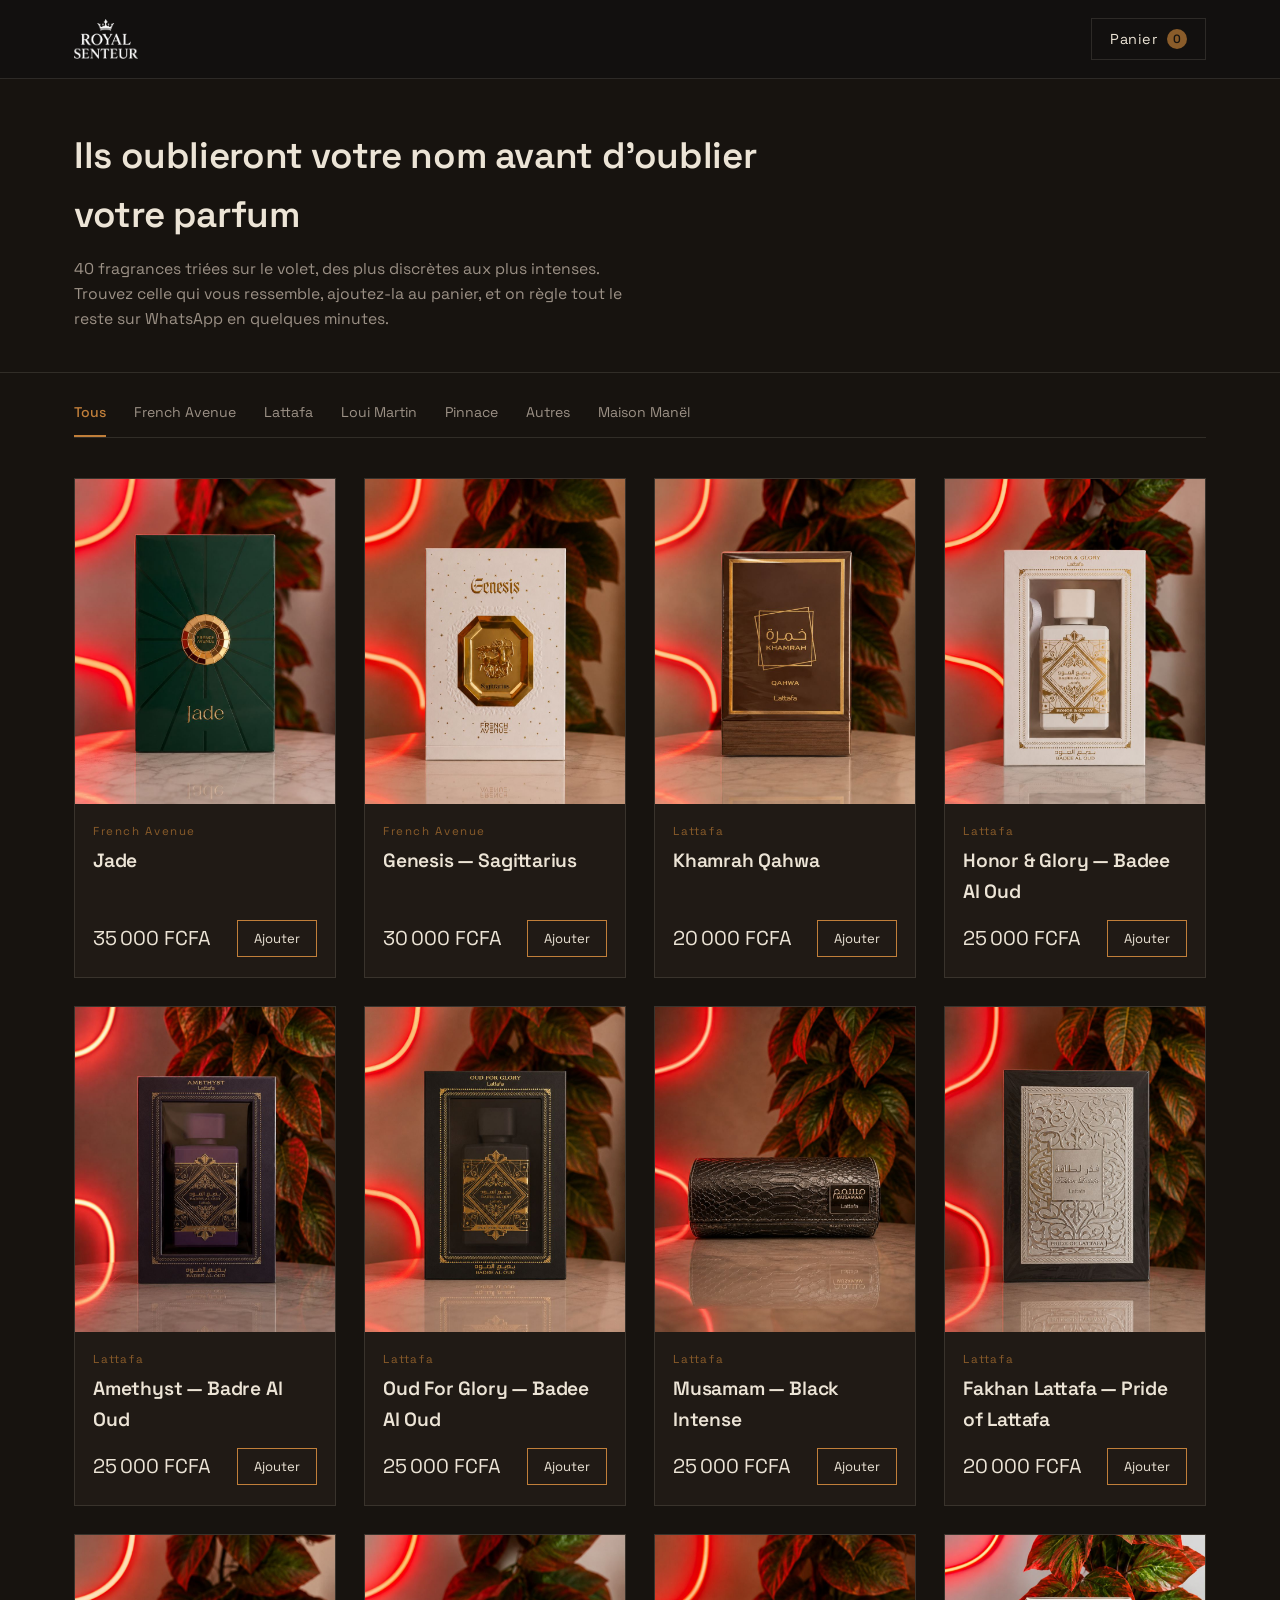
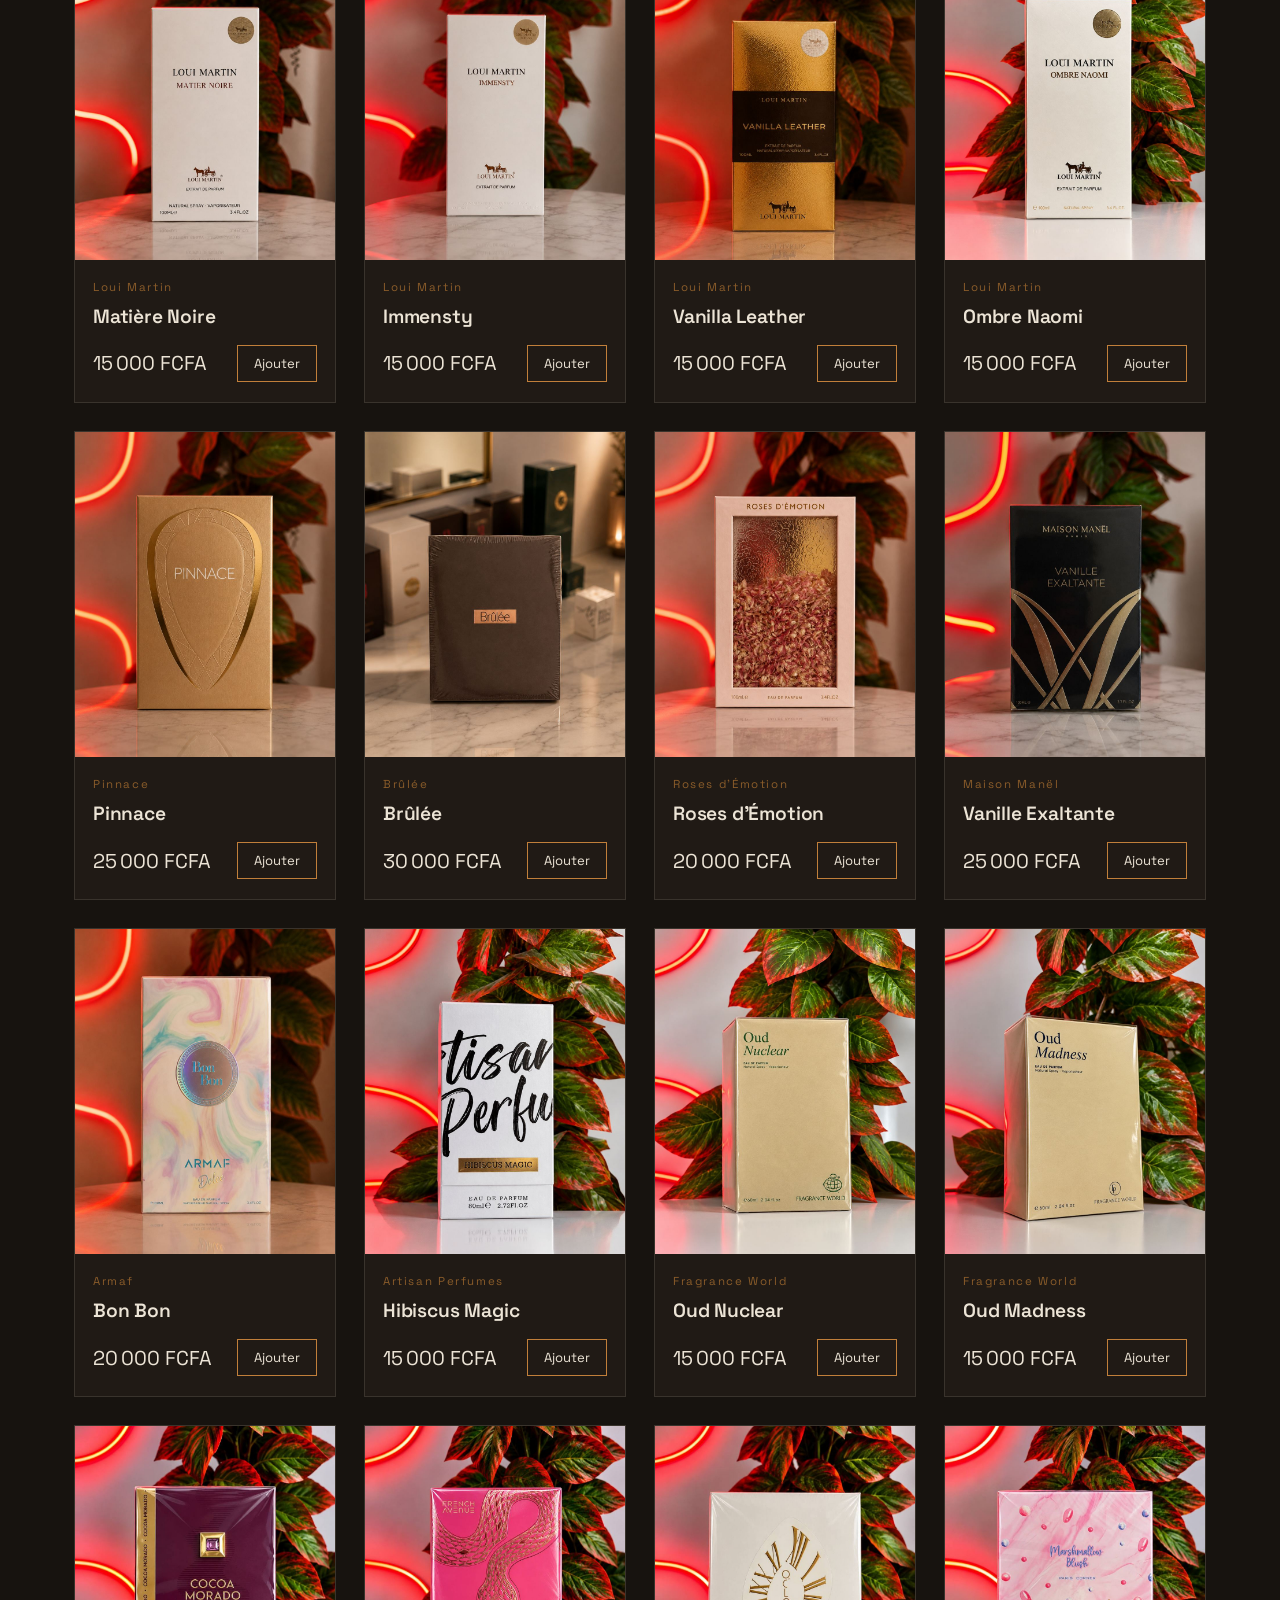
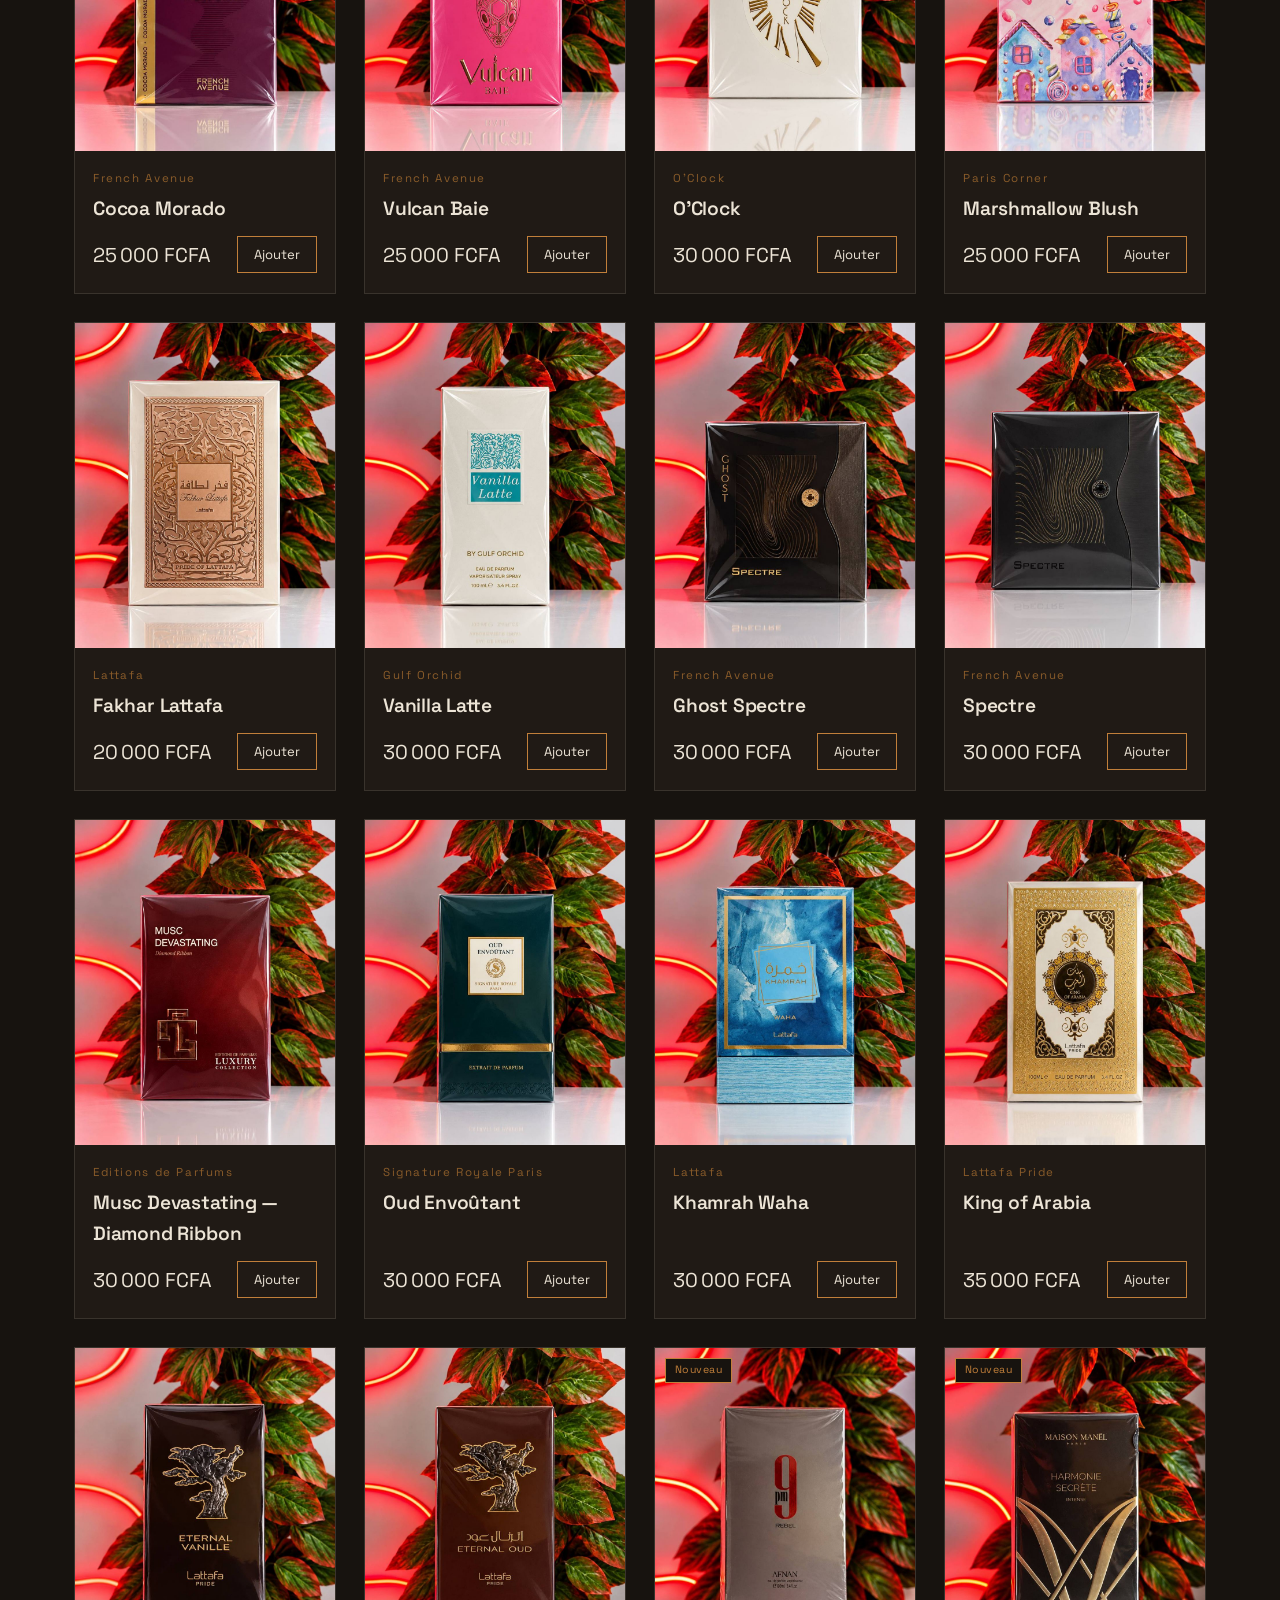
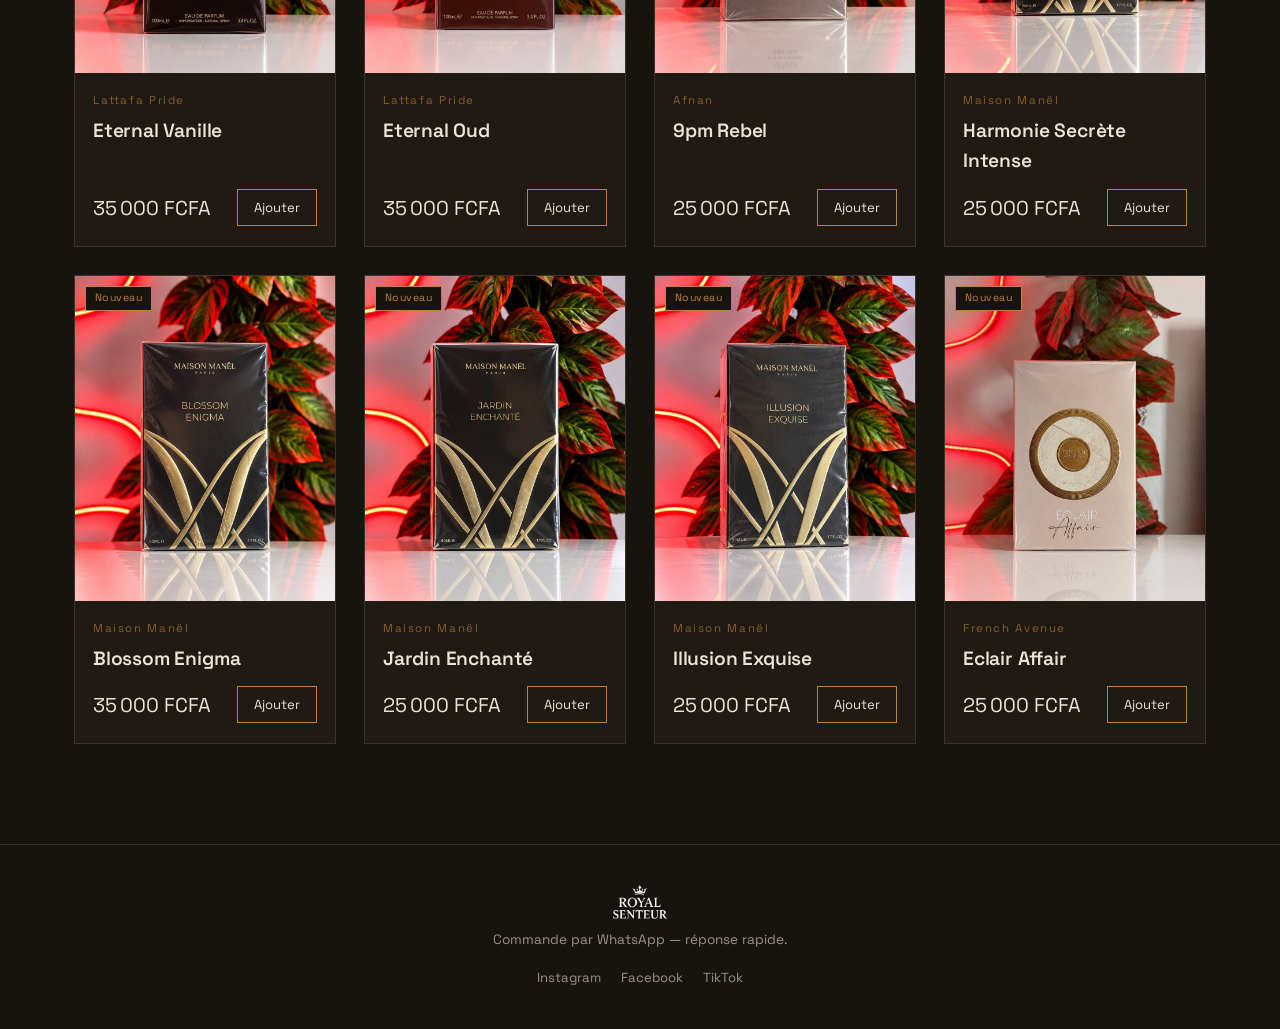
==== index.html @ a4fbd72b "Première version du site'" ====
<!DOCTYPE html>
<html lang="fr">
<head>
<meta charset="UTF-8" />
<meta name="viewport" content="width=device-width, initial-scale=1.0" />
<title>Royal Senteur — Parfumerie</title>
<meta name="description" content="Royal Senteur — une sélection de parfums d'exception. Commandez en ligne, finalisez sur WhatsApp." />
<link rel="preconnect" href="https://fonts.googleapis.com">
<link rel="preconnect" href="https://fonts.gstatic.com" crossorigin>
<link href="https://fonts.googleapis.com/css2?family=Space+Grotesk:wght@400;500;600;700&display=swap" rel="stylesheet">
<link rel="stylesheet" href="css/style.css" />
</head>
<body>

<header class="site-header">
  <div class="wrap">
    <a href="#" class="brand"><img src="images/logo.png" alt="Royal Senteur" class="logo" /></a>
    <button class="cart-toggle" id="cart-toggle">
      Panier <span class="cart-count" id="cart-count">0</span>
    </button>
  </div>
</header>

<section class="hero">
  <div class="wrap">
    <h1>Ils oublieront votre nom avant d'oublier votre parfum</h1>
    <p>40 fragrances triées sur le volet, des plus discrètes aux plus intenses. Trouvez celle qui vous ressemble, ajoutez-la au panier, et on règle tout le reste sur WhatsApp en quelques minutes.</p>
  </div>
</section>

<div class="wrap">
  <div class="filters" id="filters"></div>
</div>

<main class="catalogue">
  <div class="wrap">
    <div class="grid" id="grid"></div>
  </div>
</main>

<footer class="site-footer">
  <div class="wrap">
    <img src="images/logo.png" alt="Royal Senteur" class="logo logo-footer" />
    Commande par WhatsApp — réponse rapide.
    <div class="social-links">
      <a href="https://www.instagram.com/royal_senteur?stkn=OGFkYzZpNDY1cHVi&utm_source=qr" target="_blank" rel="noopener">Instagram</a>
      <a href="https://www.facebook.com/share/1CygJ2Q1fE/?mibextid=wwXIfr" target="_blank" rel="noopener">Facebook</a>
      <a href="https://www.tiktok.com/@royalsenteur1?_r=1&_t=ZS-99YpTMYawLN" target="_blank" rel="noopener">TikTok</a>
    </div>
  </div>
</footer>

<!-- Panier -->
<div class="overlay" id="overlay"></div>
<aside class="cart-drawer" id="cart-drawer">
  <div class="cart-head">
    <h2>Votre panier</h2>
    <button class="close-btn" id="close-cart">&times;</button>
  </div>
  <div class="cart-items" id="cart-items"></div>
  <div class="cart-footer">
    <div class="cart-total">
      <span>Total</span>
      <span id="cart-total">0 FCFA</span>
    </div>

    <form id="checkout-form" class="checkout-form">
      <label>
        Nom complet
        <input type="text" id="cust-name" name="name" placeholder="Votre nom" required />
      </label>
      <label>
        Numéro de téléphone
        <input type="tel" id="cust-phone" name="phone" placeholder="Ex : 07 89 57 35 29" required />
      </label>
      <label>
        Adresse de livraison
        <textarea id="cust-address" name="address" placeholder="Quartier, commune, repère..." required rows="2"></textarea>
      </label>
      <p class="deposit-note">NB : afin de confirmer et de réserver votre commande, nous vous demandons simplement un acompte de 2 000 FCFA.</p>
      <button type="submit" class="checkout-btn" id="checkout-btn" disabled>
        Valider sur WhatsApp
      </button>
    </form>
  </div>
</aside>

<script src="js/script.js"></script>
</body>
</html>
---- css/style.css ----
/* ===== Royal Senteur — Design tokens =====
   Palette ancrée dans les matières réelles des coffrets : bois de oud,
   cuir, verre fumé, laiton vieilli — pas un dégradé noir/or par défaut.
   Typo : Fraunces (display, un peu de caractère) + IBM Plex Sans (texte)
*/

:root {
  --bg: #17130f;
  --surface: #201a15;
  --ivory: #ece4d6;
  --ivory-dim: #9c9186;
  --accent: #c17f3a;
  --accent-dim: #8a5c2a;
  --line: rgba(236, 228, 214, 0.12);
  --radius: 0px;
  --max-w: 1180px;
}

* { box-sizing: border-box; }

html { scroll-behavior: smooth; }

body {
  margin: 0;
  background: var(--bg);
  color: var(--ivory);
  font-family: 'Space Grotesk', sans-serif;
  font-size: 16px;
  line-height: 1.6;
  -webkit-font-smoothing: antialiased;
}

h1, h2, h3, .display {
  font-family: 'Space Grotesk', sans-serif;
  font-weight: 600;
  letter-spacing: -0.01em;
  margin: 0;
}

a { color: inherit; text-decoration: none; }

img { display: block; max-width: 100%; }

.wrap {
  max-width: var(--max-w);
  margin: 0 auto;
  padding: 0 24px;
}

/* ===== Header ===== */

.site-header {
  position: sticky;
  top: 0;
  z-index: 40;
  background: rgba(19, 17, 16, 0.92);
  backdrop-filter: blur(6px);
  border-bottom: 1px solid var(--line);
}

.site-header .wrap {
  display: flex;
  align-items: center;
  justify-content: space-between;
  height: 78px;
}

.brand {
  font-family: 'Space Grotesk', sans-serif;
  font-size: 1.6rem;
  letter-spacing: 0.08em;
}

.brand span { color: var(--accent); }

.logo {
  height: 40px;
  width: auto;
  display: block;
}

.logo-footer {
  height: 34px;
  margin: 0 auto 10px;
}

.cart-toggle {
  position: relative;
  display: flex;
  align-items: center;
  gap: 10px;
  background: transparent;
  border: 1px solid var(--line);
  color: var(--ivory);
  padding: 10px 18px;
  border-radius: var(--radius);
  cursor: pointer;
  font-family: 'Space Grotesk', sans-serif;
  font-size: 0.9rem;
  letter-spacing: 0.03em;
  transition: border-color 0.2s ease;
}

.cart-toggle:hover { border-color: var(--accent-dim); }

.cart-count {
  background: var(--accent-dim);
  color: var(--bg);
  font-size: 0.75rem;
  min-width: 20px;
  height: 20px;
  border-radius: 50%;
  display: flex;
  align-items: center;
  justify-content: center;
  font-weight: 600;
}

/* ===== Hero ===== */

.hero {
  padding: 48px 0 40px;
  border-bottom: 1px solid var(--line);
}

.hero h1 {
  font-size: clamp(1.7rem, 3vw, 2.3rem);
  max-width: 780px;
  margin-bottom: 12px;
}

.hero p {
  color: var(--ivory-dim);
  max-width: 580px;
  font-size: 0.98rem;
  margin: 0;
}

/* ===== Filters ===== */

.filters {
  display: flex;
  flex-wrap: wrap;
  gap: 4px 28px;
  padding: 30px 0 0;
  border-bottom: 1px solid var(--line);
}

.filter-btn {
  background: transparent;
  border: none;
  border-bottom: 2px solid transparent;
  color: var(--ivory-dim);
  padding: 0 0 14px;
  font-family: 'Space Grotesk', sans-serif;
  font-size: 0.88rem;
  cursor: pointer;
  transition: color 0.2s ease, border-color 0.2s ease;
}

.filter-btn:hover { color: var(--ivory); }

.filter-btn.active {
  color: var(--accent);
  border-bottom-color: var(--accent);
  font-weight: 500;
}

/* ===== Product grid ===== */

.catalogue { padding: 40px 0 100px; }

.grid {
  display: grid;
  grid-template-columns: repeat(auto-fill, minmax(240px, 1fr));
  gap: 28px;
}

.card {
  background: var(--surface);
  border: 1px solid var(--line);
  overflow: hidden;
  display: flex;
  flex-direction: column;
  transition: border-color 0.2s ease;
}

.card:hover { border-color: var(--accent-dim); }

.card-img {
  position: relative;
  aspect-ratio: 4 / 5;
  overflow: hidden;
  background: #0e0c0b;
}

.card-img img {
  width: 100%;
  height: 100%;
  object-fit: cover;
}

.badge-new {
  position: absolute;
  top: 10px;
  left: 10px;
  z-index: 2;
  background: var(--bg);
  border: 1px solid var(--accent);
  color: var(--accent);
  font-size: 0.66rem;
  letter-spacing: 0.04em;
  padding: 3px 9px;
}

.card-tagline {
  color: var(--ivory-dim);
  font-size: 0.82rem;
  line-height: 1.4;
  margin: 0 0 14px;
  flex: 1;
}

.card-body {
  padding: 18px 18px 20px;
  display: flex;
  flex-direction: column;
  flex: 1;
}

.card-brand {
  font-size: 0.72rem;
  letter-spacing: 0.14em;
  color: var(--accent-dim);
  margin-bottom: 6px;
}

.card-name {
  font-size: 1.2rem;
  margin-bottom: 12px;
  flex: 1;
}

.card-footer {
  display: flex;
  align-items: center;
  justify-content: space-between;
  gap: 10px;
}

.card-price {
  font-family: 'Space Grotesk', sans-serif;
  font-size: 1.25rem;
  color: var(--ivory);
}

.add-btn {
  background: transparent;
  border: 1px solid var(--accent);
  color: var(--ivory);
  padding: 9px 16px;
  font-family: 'Space Grotesk', sans-serif;
  font-size: 0.82rem;
  cursor: pointer;
  transition: background 0.2s ease, border-color 0.2s ease;
  white-space: nowrap;
}

.add-btn:hover { background: var(--accent); border-color: var(--accent); }

.add-btn.added { background: var(--accent-dim); border-color: var(--accent-dim); color: var(--ivory); }

/* ===== Cart drawer ===== */

.overlay {
  position: fixed;
  inset: 0;
  background: rgba(0, 0, 0, 0.55);
  opacity: 0;
  pointer-events: none;
  transition: opacity 0.25s ease;
  z-index: 45;
}

.overlay.open { opacity: 1; pointer-events: auto; }

.cart-drawer {
  position: fixed;
  top: 0;
  right: 0;
  height: 100%;
  width: min(420px, 92vw);
  background: var(--surface);
  border-left: 1px solid var(--line);
  z-index: 50;
  transform: translateX(100%);
  transition: transform 0.3s ease;
  display: flex;
  flex-direction: column;
}

.cart-drawer.open { transform: translateX(0); }

.cart-head {
  display: flex;
  align-items: center;
  justify-content: space-between;
  padding: 24px;
  border-bottom: 1px solid var(--line);
}

.cart-head h2 { font-size: 1.5rem; }

.close-btn {
  background: none;
  border: none;
  color: var(--ivory);
  font-size: 1.4rem;
  cursor: pointer;
  line-height: 1;
}

.cart-items {
  flex: 1;
  overflow-y: auto;
  padding: 12px 24px;
}

.cart-empty {
  color: var(--ivory-dim);
  text-align: center;
  padding: 60px 0;
  font-size: 0.95rem;
}

.cart-item {
  display: flex;
  gap: 14px;
  padding: 16px 0;
  border-bottom: 1px solid var(--line);
}

.cart-item img {
  width: 64px;
  height: 80px;
  object-fit: cover;
  border-radius: var(--radius);
  flex-shrink: 0;
}

.cart-item-info { flex: 1; }

.cart-item-name { font-size: 1rem; margin-bottom: 4px; }

.cart-item-price { color: var(--ivory-dim); font-size: 0.85rem; }

.qty-row {
  display: flex;
  align-items: center;
  gap: 10px;
  margin-top: 10px;
}

.qty-btn {
  width: 26px;
  height: 26px;
  border-radius: 50%;
  border: 1px solid var(--line);
  background: transparent;
  color: var(--ivory);
  cursor: pointer;
  font-size: 0.9rem;
  display: flex;
  align-items: center;
  justify-content: center;
}

.qty-btn:hover { border-color: var(--accent-dim); }

.remove-btn {
  margin-left: auto;
  background: none;
  border: none;
  color: var(--ivory-dim);
  font-size: 0.8rem;
  cursor: pointer;
  text-decoration: underline;
}

.cart-footer {
  padding: 22px 24px 26px;
  border-top: 1px solid var(--line);
}

.cart-total {
  display: flex;
  justify-content: space-between;
  align-items: baseline;
  margin-bottom: 18px;
}

.cart-total span:first-child {
  color: var(--ivory-dim);
  font-size: 0.9rem;
  letter-spacing: 0.05em;
}

.cart-total span:last-child {
  font-family: 'Space Grotesk', sans-serif;
  font-size: 1.7rem;
  color: var(--accent);
}

.checkout-form {
  display: flex;
  flex-direction: column;
  gap: 12px;
}

.checkout-form label {
  display: flex;
  flex-direction: column;
  gap: 6px;
  font-size: 0.8rem;
  letter-spacing: 0.03em;
  color: var(--ivory-dim);
}

.deposit-note {
  font-size: 0.78rem;
  color: var(--ivory-dim);
  line-height: 1.5;
  margin: 2px 0 0;
  padding-top: 10px;
  border-top: 1px solid var(--line);
}

.checkout-form input,
.checkout-form textarea {
  background: var(--bg);
  border: 1px solid var(--line);
  border-radius: var(--radius);
  color: var(--ivory);
  padding: 10px 12px;
  font-family: 'Space Grotesk', sans-serif;
  font-size: 0.92rem;
  resize: none;
  transition: border-color 0.2s ease;
}

.checkout-form input:focus,
.checkout-form textarea:focus {
  outline: none;
  border-color: var(--accent-dim);
}

.checkout-form input:invalid:not(:placeholder-shown),
.checkout-form textarea:invalid:not(:placeholder-shown) {
  border-color: #a05050;
}

.checkout-btn {
  width: 100%;
  margin-top: 4px;
  background: var(--accent);
  color: var(--ivory);
  border: none;
  padding: 15px;
  font-family: 'Space Grotesk', sans-serif;
  font-size: 0.95rem;
  font-weight: 500;
  cursor: pointer;
  display: flex;
  align-items: center;
  justify-content: center;
  gap: 10px;
  transition: background 0.2s ease;
}

.checkout-btn:hover { background: var(--accent-dim); }

.checkout-btn:disabled {
  background: var(--line);
  color: var(--ivory-dim);
  cursor: not-allowed;
}

/* ===== Footer ===== */

.site-footer {
  border-top: 1px solid var(--line);
  padding: 40px 0;
  text-align: center;
  color: var(--ivory-dim);
  font-size: 0.85rem;
}

.site-footer .brand { display: block; margin-bottom: 10px; font-size: 1.2rem; }

.social-links {
  display: flex;
  justify-content: center;
  gap: 20px;
  margin-top: 16px;
}

.social-links a {
  color: var(--ivory-dim);
  font-size: 0.82rem;
  border-bottom: 1px solid transparent;
  transition: color 0.2s ease, border-color 0.2s ease;
}

.social-links a:hover {
  color: var(--accent);
  border-color: var(--accent);
}

/* ===== Responsive ===== */

@media (max-width: 480px) {
  .hero { padding: 60px 0 40px; }
  .grid { grid-template-columns: repeat(2, 1fr); gap: 14px; }
  .card-name { font-size: 1rem; }
  .card-price { font-size: 1.05rem; }
  .add-btn { padding: 8px 12px; font-size: 0.75rem; }
}
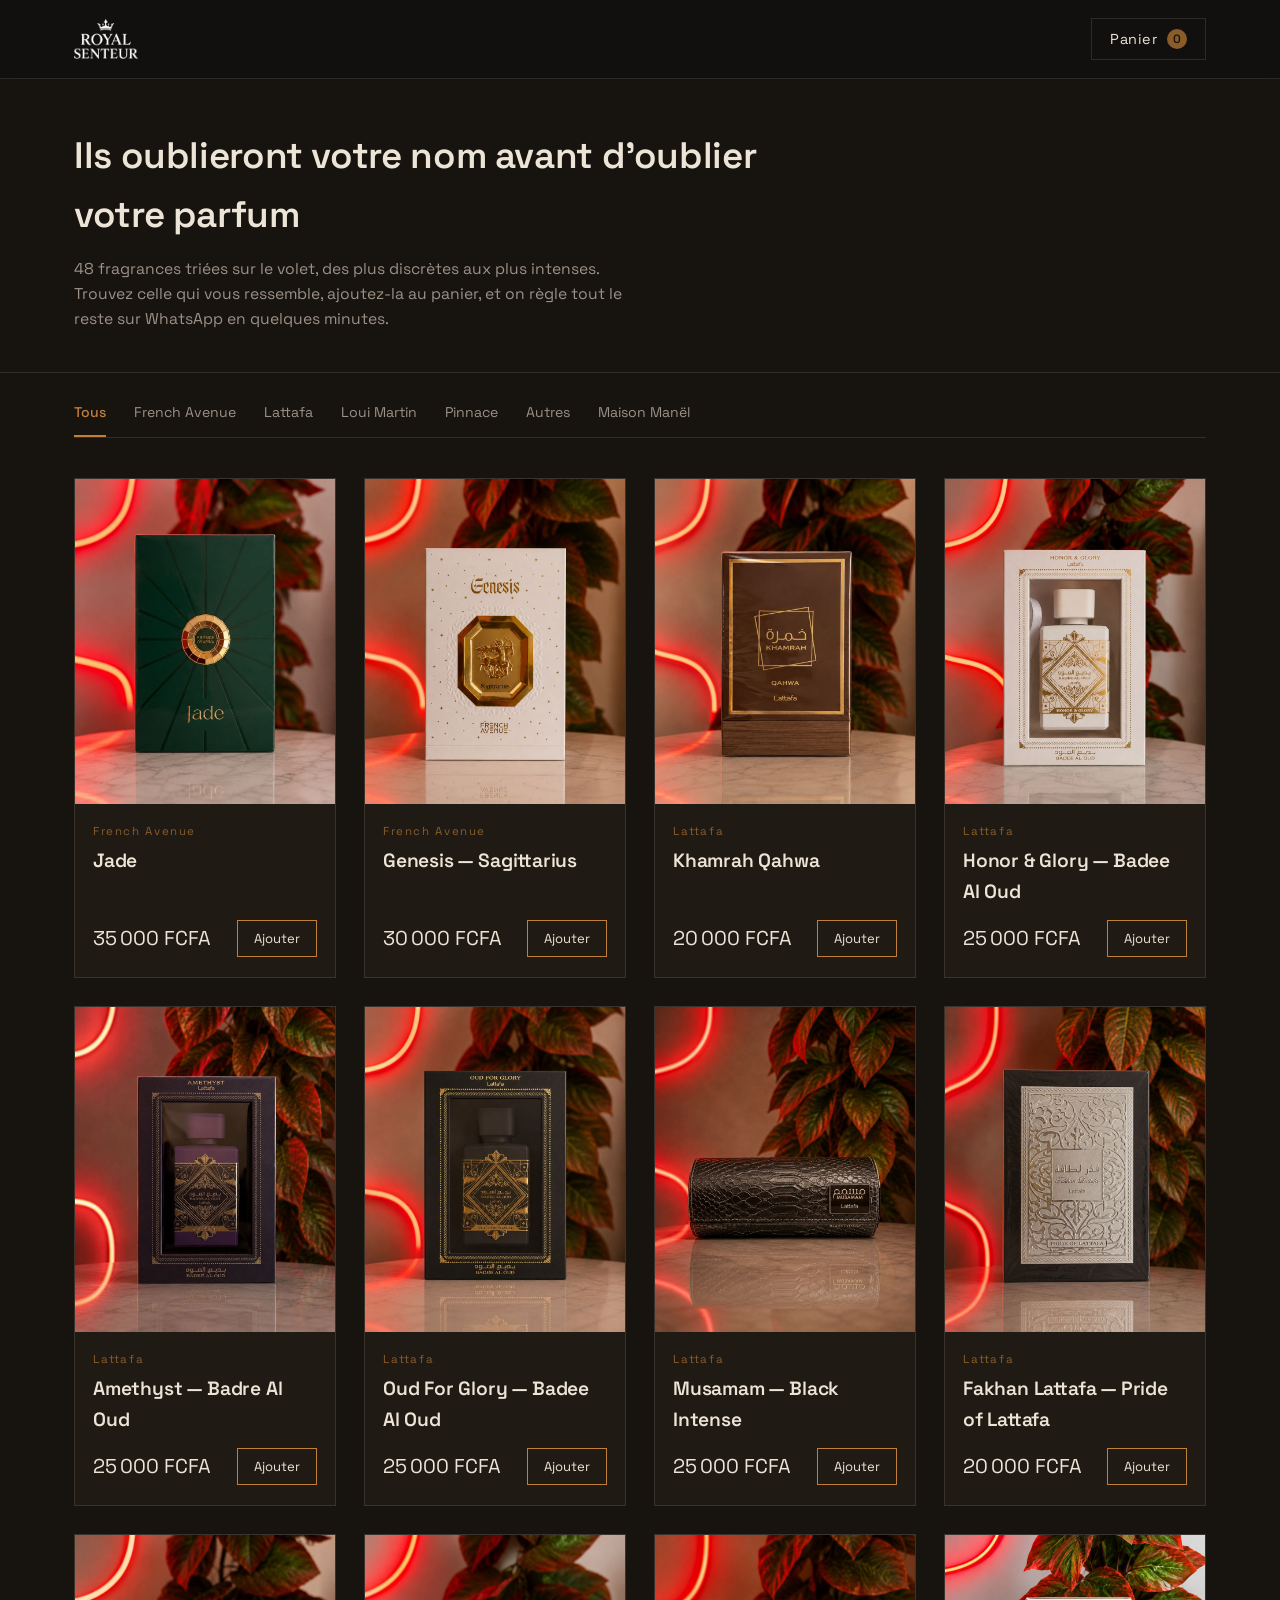
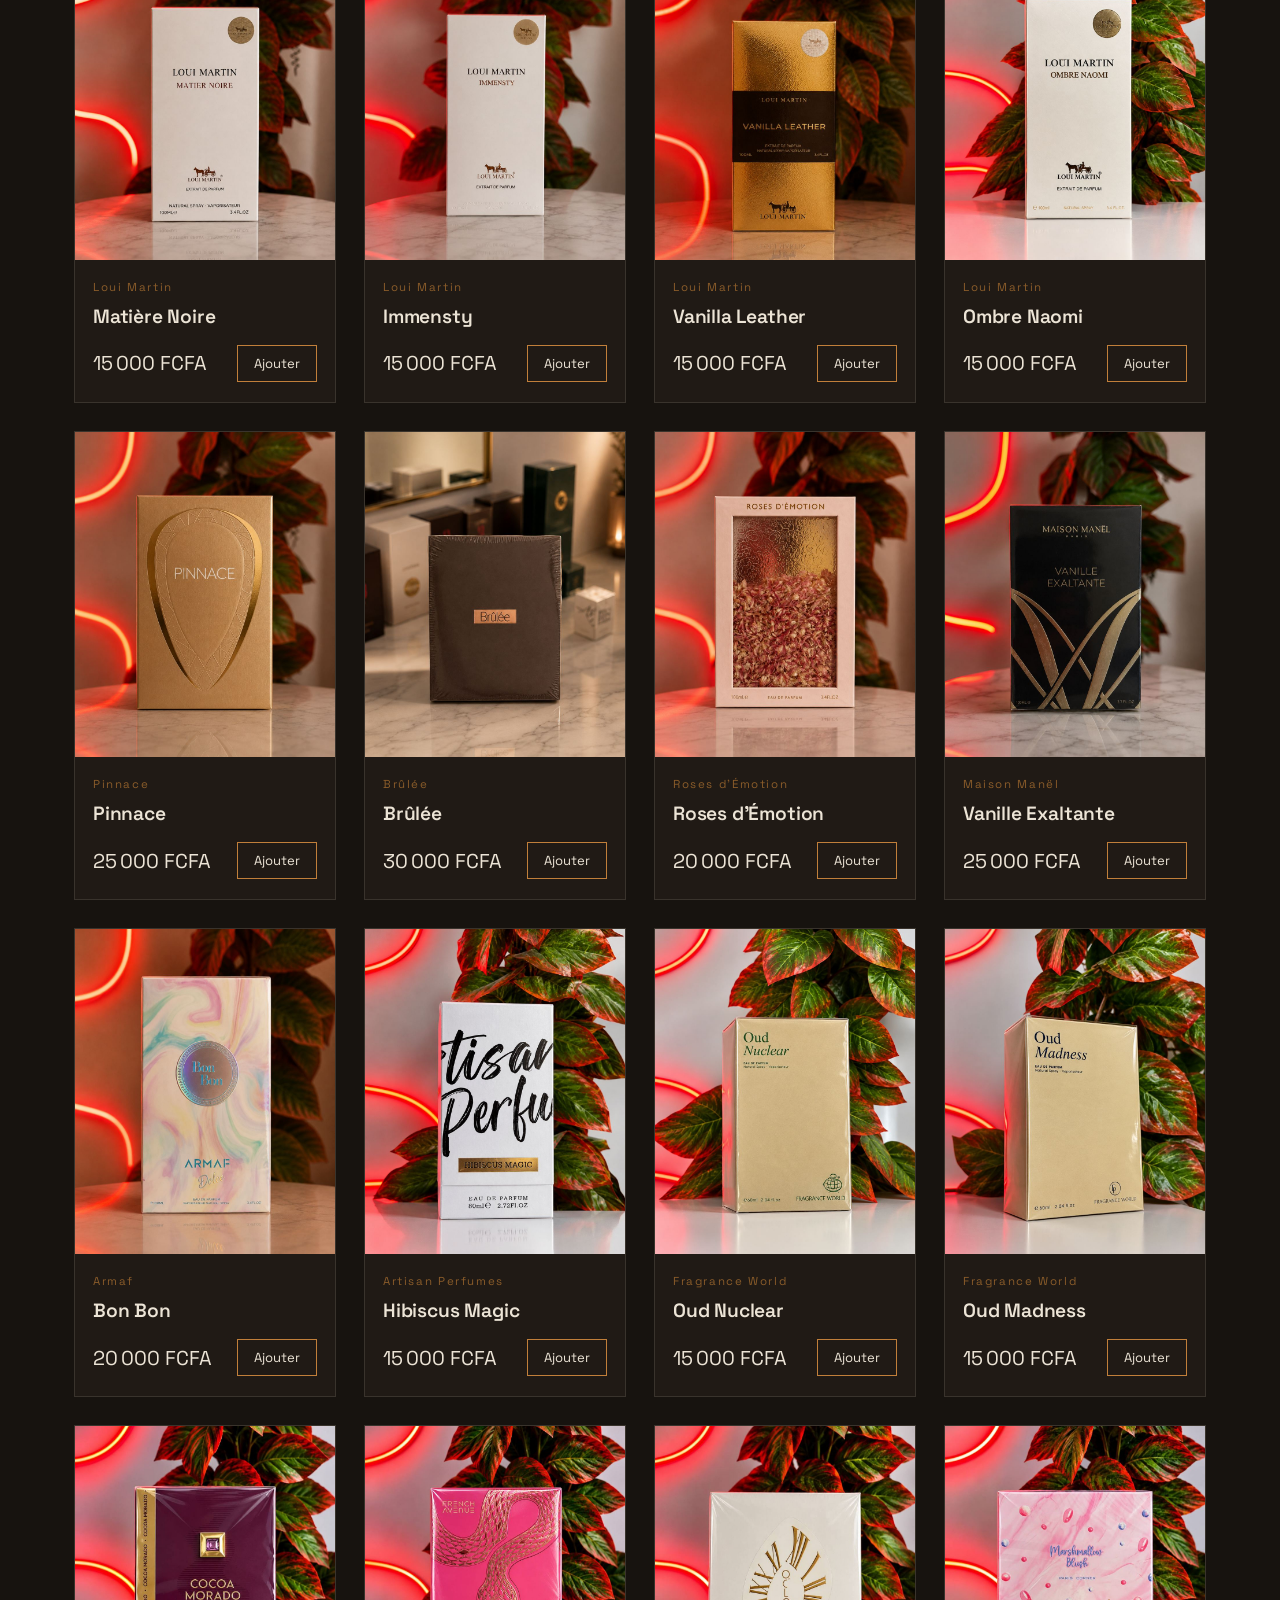
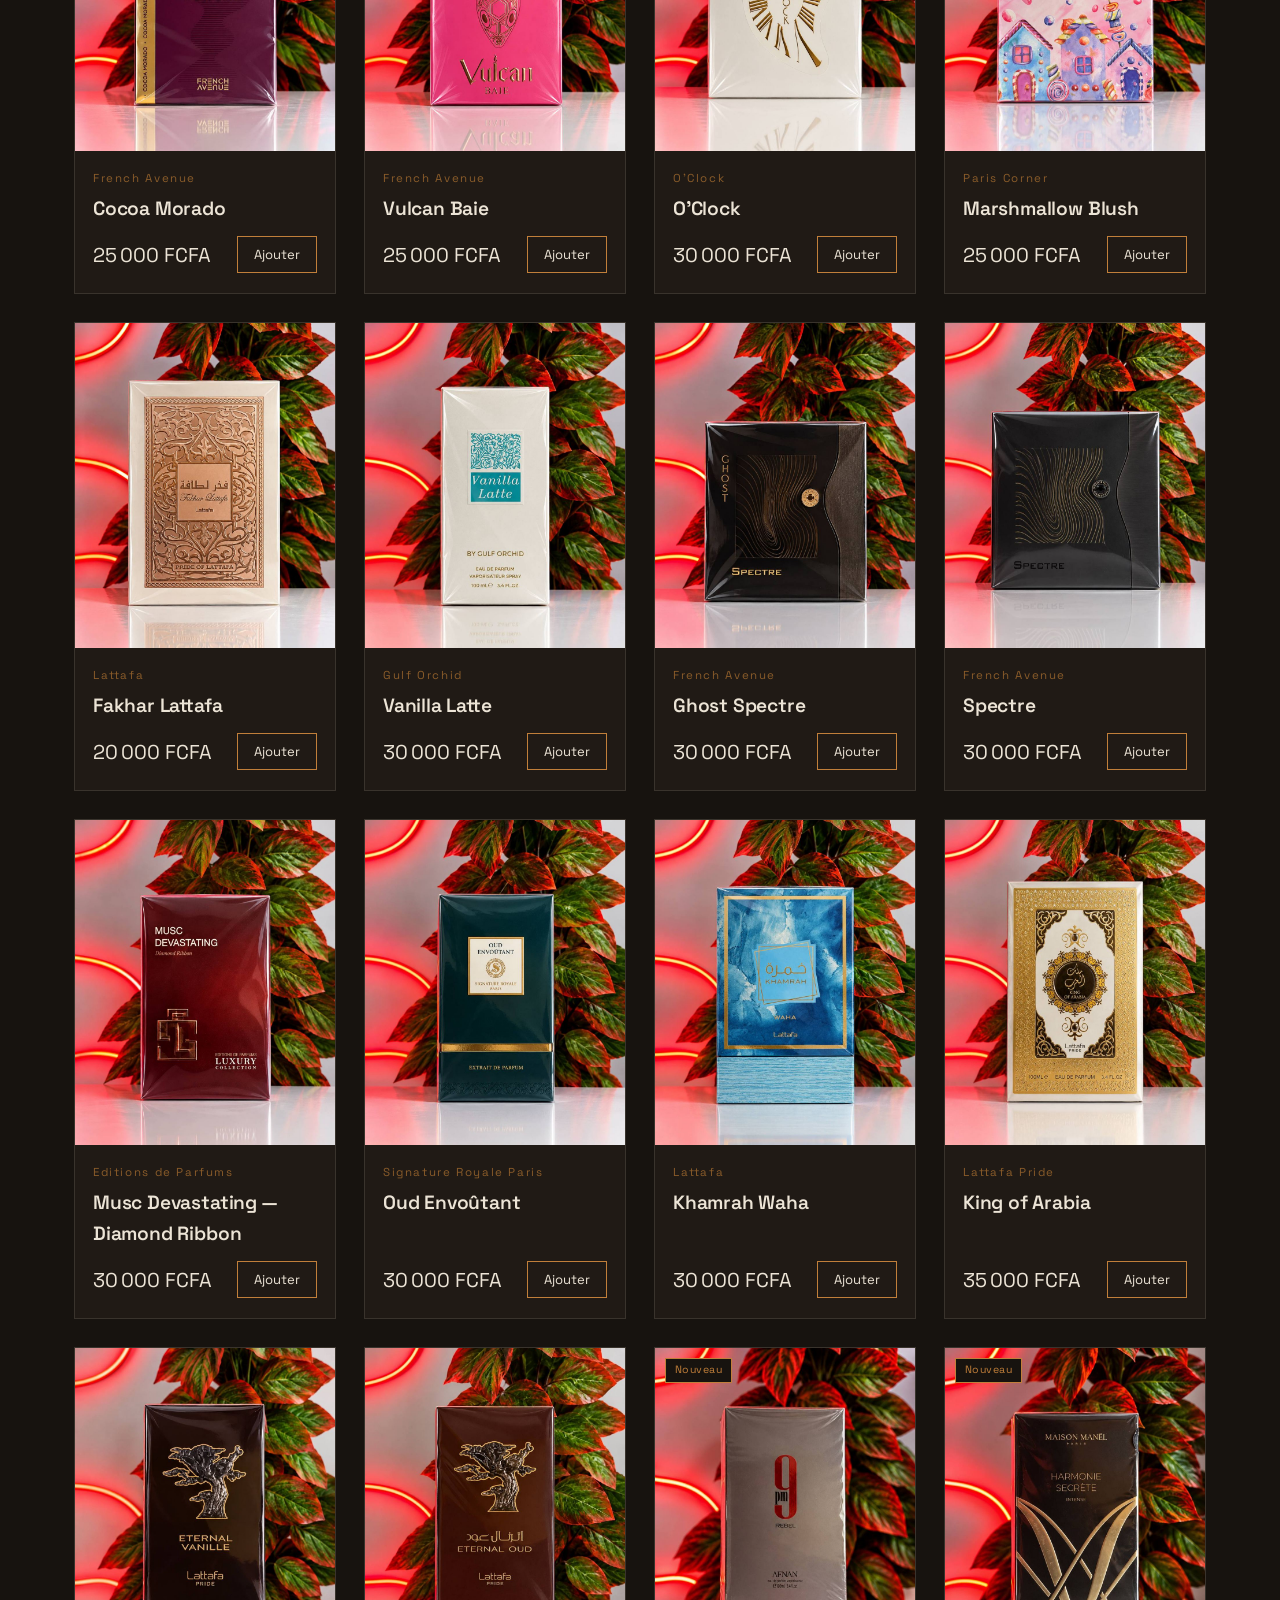
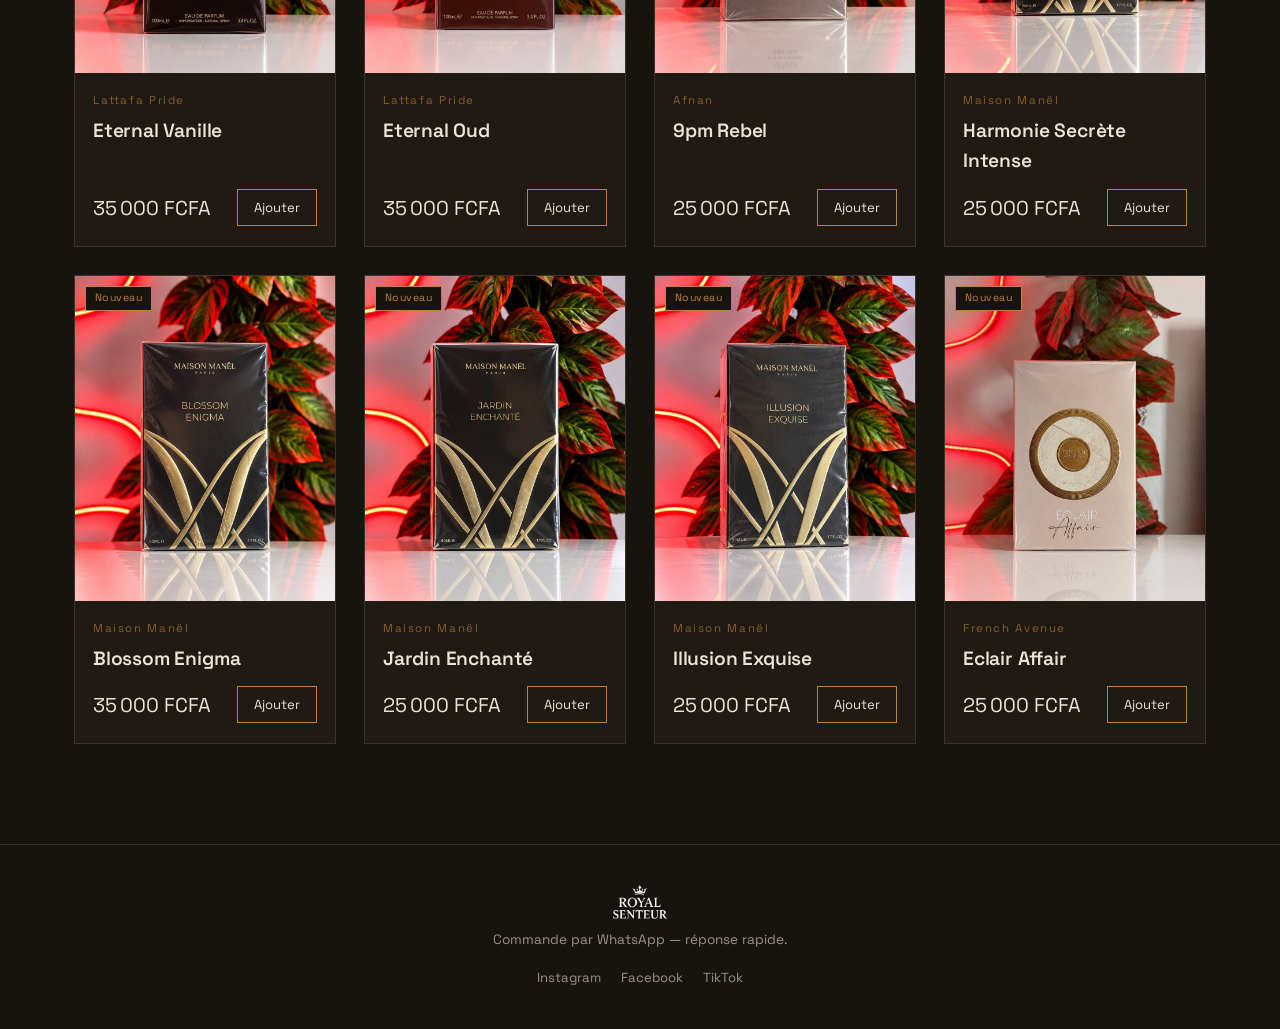
==== commit 7f19c421: "Add files via upload" ====
--- a/index.html
+++ b/index.html
@@ -24,7 +24,7 @@
 <section class="hero">
   <div class="wrap">
     <h1>Ils oublieront votre nom avant d'oublier votre parfum</h1>
-    <p>40 fragrances triées sur le volet, des plus discrètes aux plus intenses. Trouvez celle qui vous ressemble, ajoutez-la au panier, et on règle tout le reste sur WhatsApp en quelques minutes.</p>
+    <p>48 fragrances triées sur le volet, des plus discrètes aux plus intenses. Trouvez celle qui vous ressemble, ajoutez-la au panier, et on règle tout le reste sur WhatsApp en quelques minutes.</p>
   </div>
 </section>
 
@@ -57,31 +57,33 @@
     <h2>Votre panier</h2>
     <button class="close-btn" id="close-cart">&times;</button>
   </div>
-  <div class="cart-items" id="cart-items"></div>
-  <div class="cart-footer">
-    <div class="cart-total">
-      <span>Total</span>
-      <span id="cart-total">0 FCFA</span>
+  <div class="cart-scroll">
+    <div class="cart-items" id="cart-items"></div>
+    <div class="cart-footer">
+      <div class="cart-total">
+        <span>Total</span>
+        <span id="cart-total">0 FCFA</span>
+      </div>
+
+      <form id="checkout-form" class="checkout-form">
+        <label>
+          Nom complet
+          <input type="text" id="cust-name" name="name" placeholder="Votre nom" required />
+        </label>
+        <label>
+          Numéro de téléphone
+          <input type="tel" id="cust-phone" name="phone" placeholder="Ex : 07 89 57 35 29" required />
+        </label>
+        <label>
+          Adresse de livraison
+          <textarea id="cust-address" name="address" placeholder="Quartier, commune, repère..." required rows="2"></textarea>
+        </label>
+        <p class="deposit-note">NB : afin de confirmer et de réserver votre commande, nous vous demandons simplement un acompte de 2 000 FCFA.</p>
+        <button type="submit" class="checkout-btn" id="checkout-btn" disabled>
+          Valider sur WhatsApp
+        </button>
+      </form>
     </div>
-
-    <form id="checkout-form" class="checkout-form">
-      <label>
-        Nom complet
-        <input type="text" id="cust-name" name="name" placeholder="Votre nom" required />
-      </label>
-      <label>
-        Numéro de téléphone
-        <input type="tel" id="cust-phone" name="phone" placeholder="Ex : 07 89 57 35 29" required />
-      </label>
-      <label>
-        Adresse de livraison
-        <textarea id="cust-address" name="address" placeholder="Quartier, commune, repère..." required rows="2"></textarea>
-      </label>
-      <p class="deposit-note">NB : afin de confirmer et de réserver votre commande, nous vous demandons simplement un acompte de 2 000 FCFA.</p>
-      <button type="submit" class="checkout-btn" id="checkout-btn" disabled>
-        Valider sur WhatsApp
-      </button>
-    </form>
   </div>
 </aside>
 
--- a/css/style.css
+++ b/css/style.css
@@ -320,9 +320,12 @@
   line-height: 1;
 }
 
-.cart-items {
+.cart-scroll {
   flex: 1;
   overflow-y: auto;
+}
+
+.cart-items {
   padding: 12px 24px;
 }
 
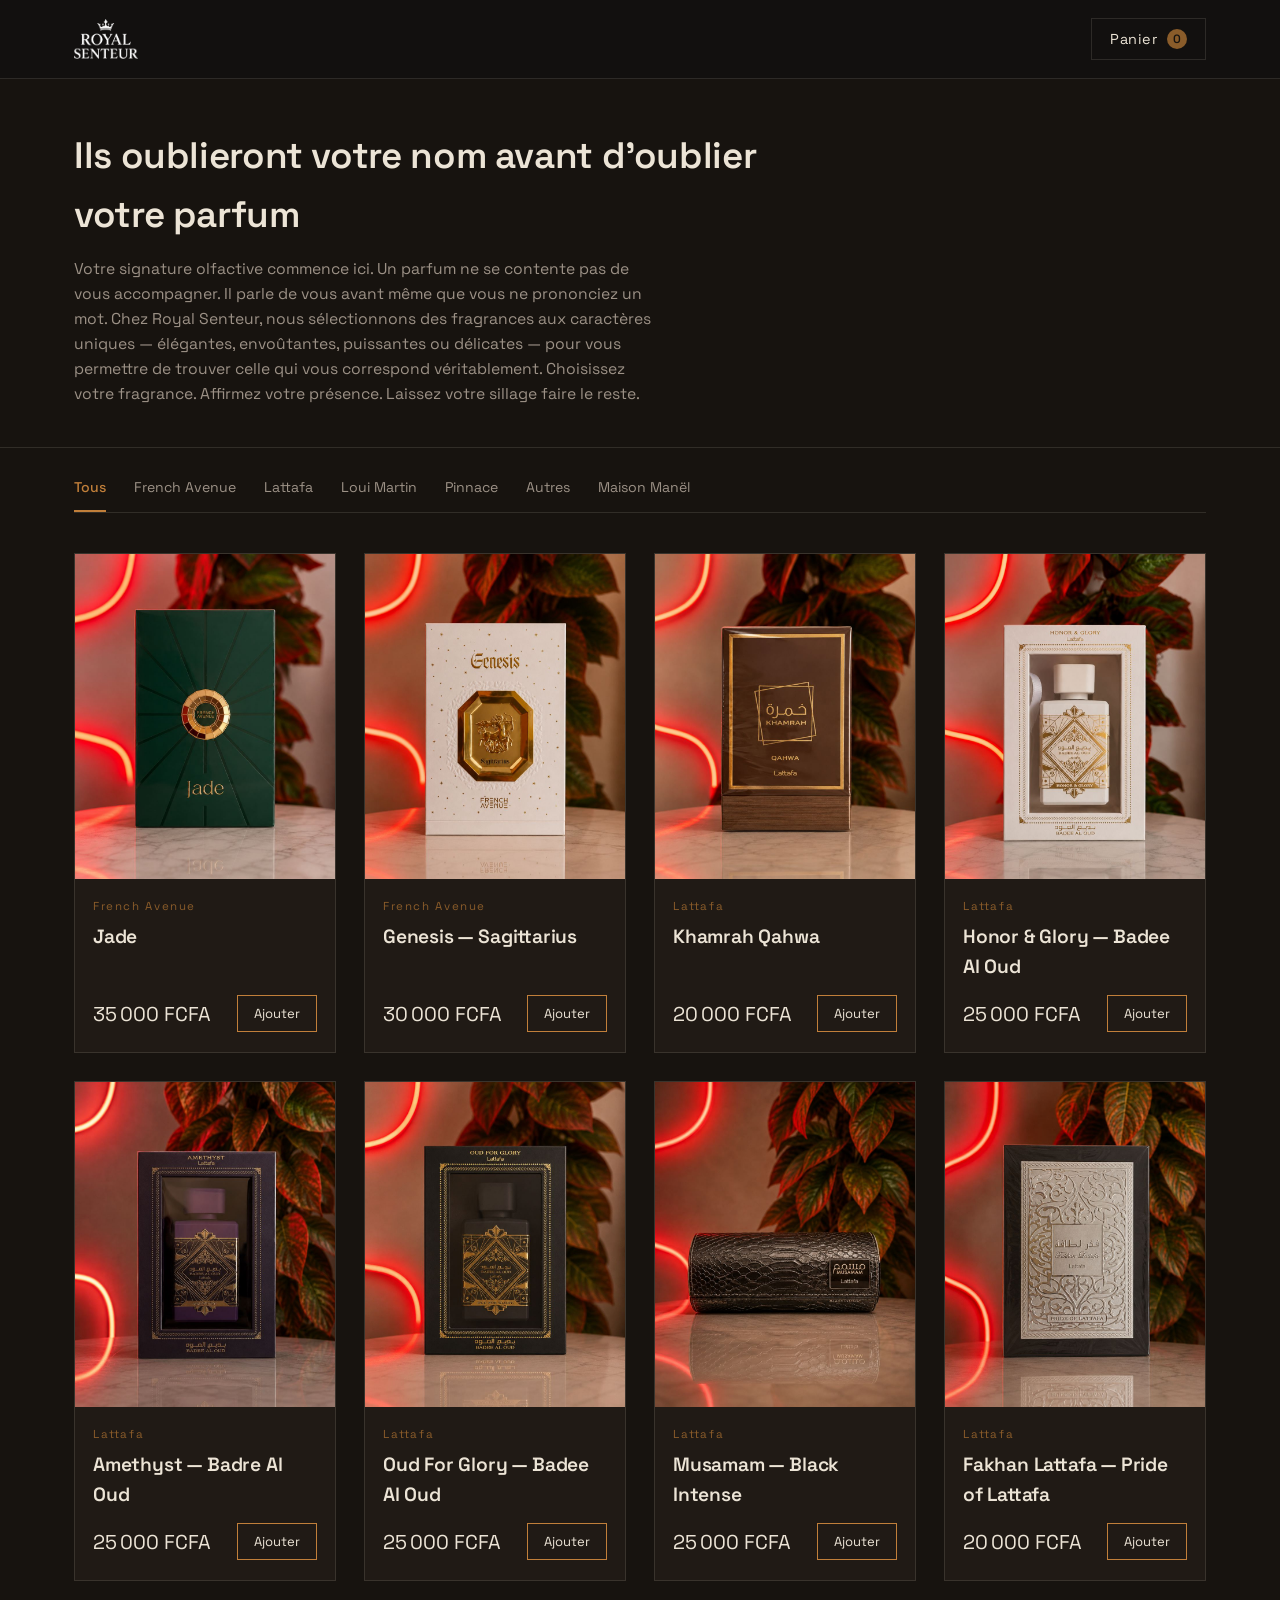
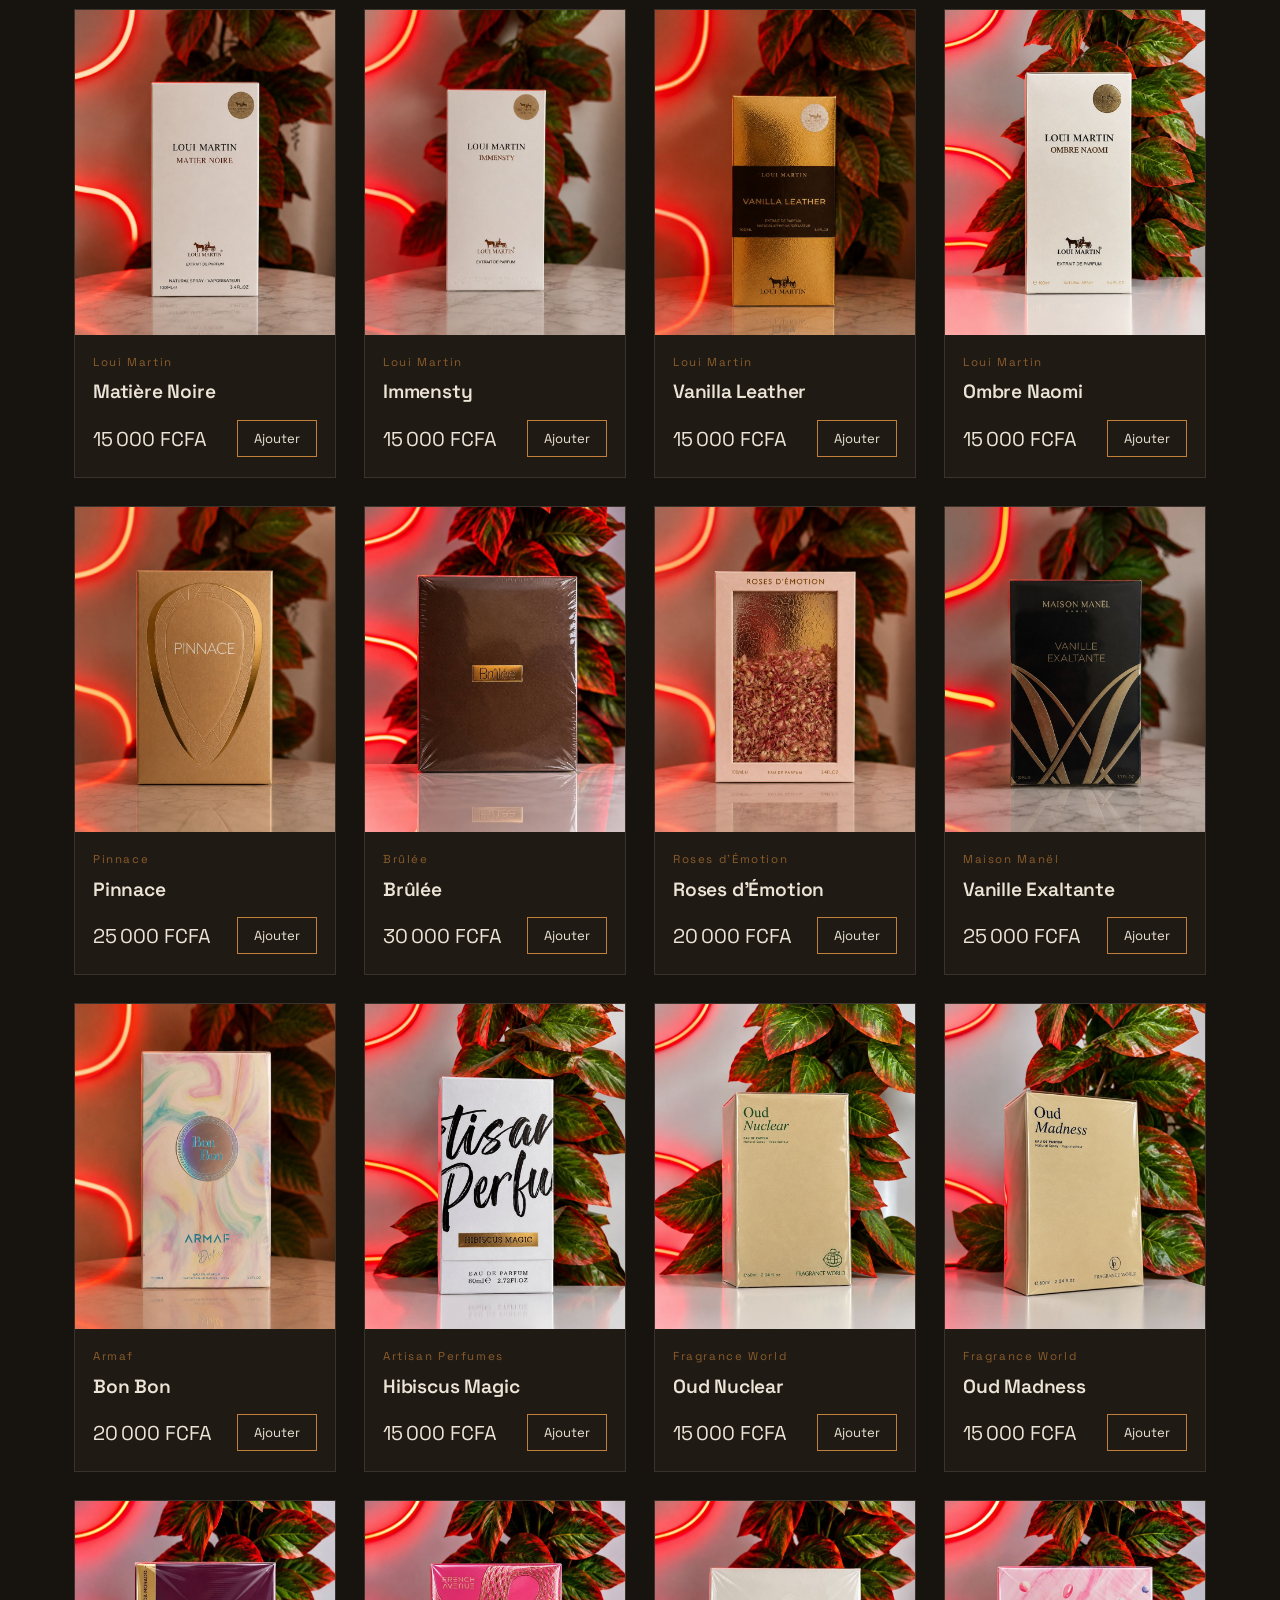
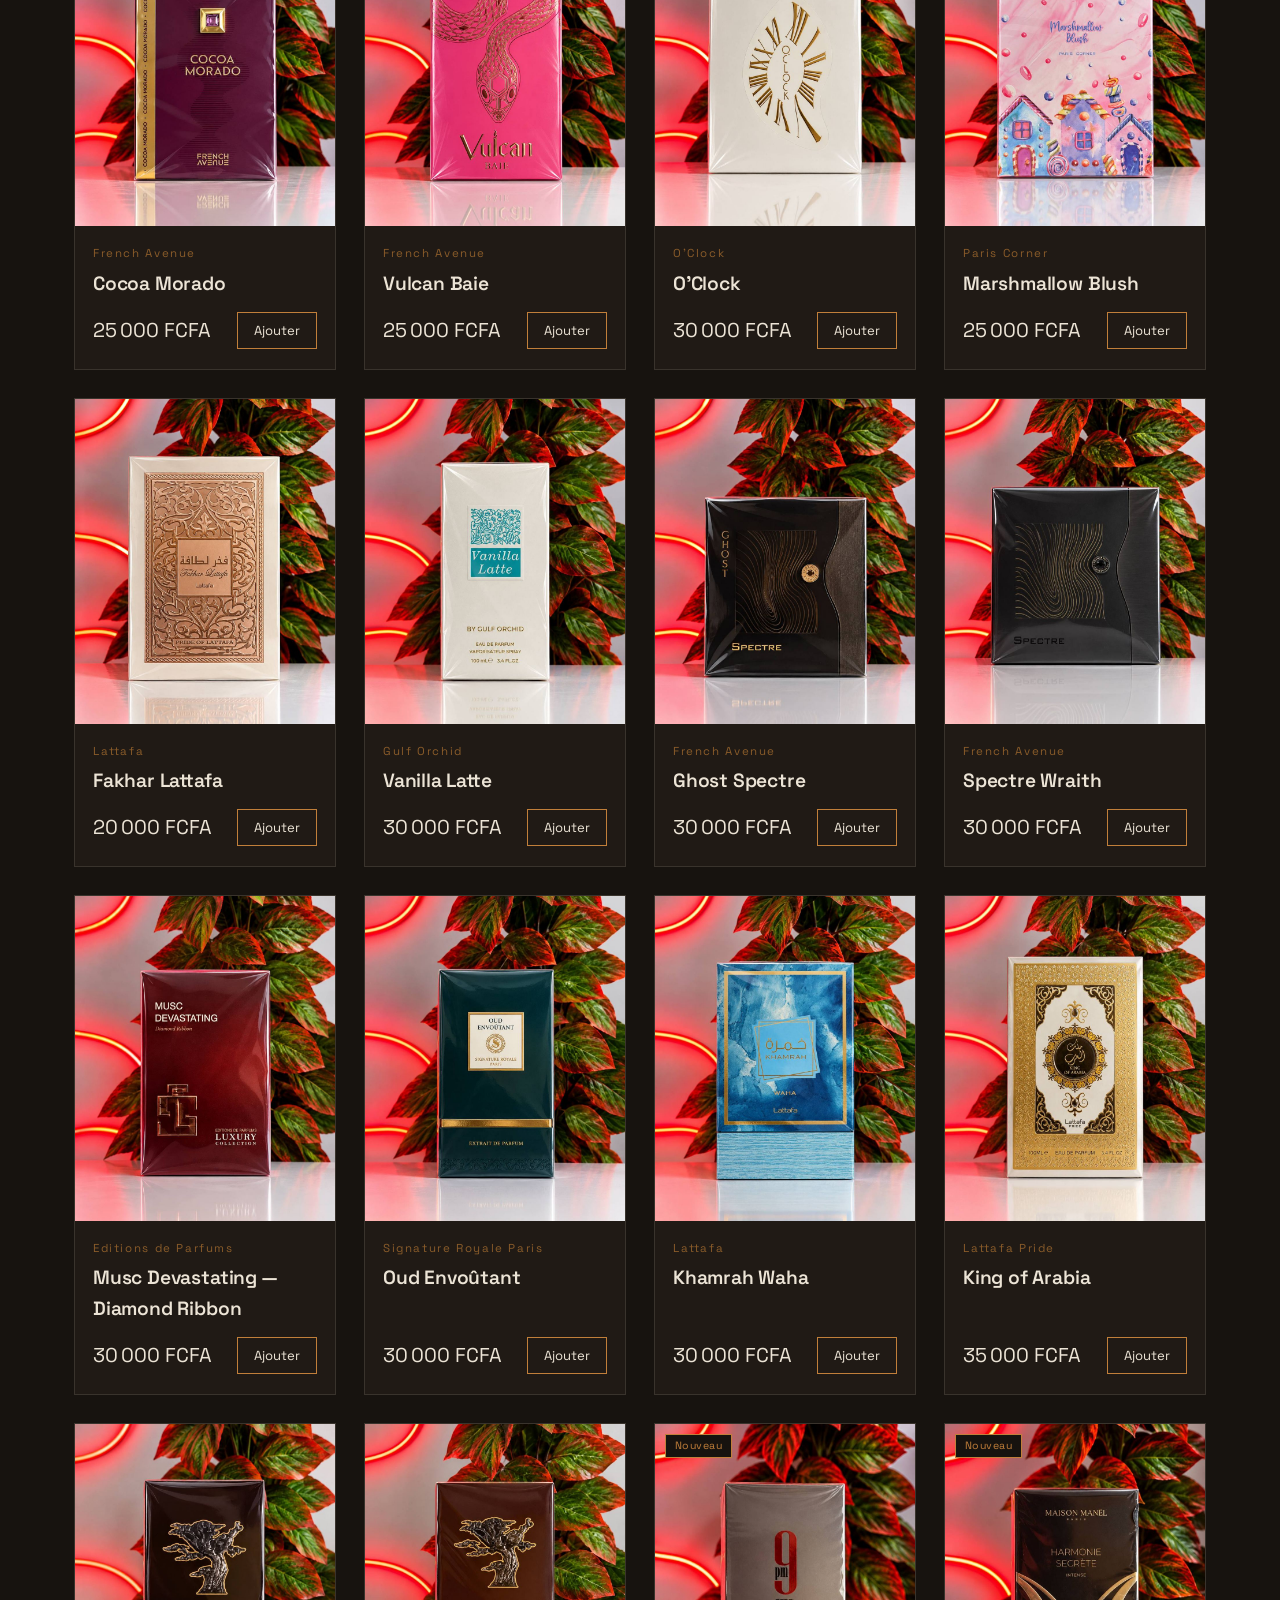
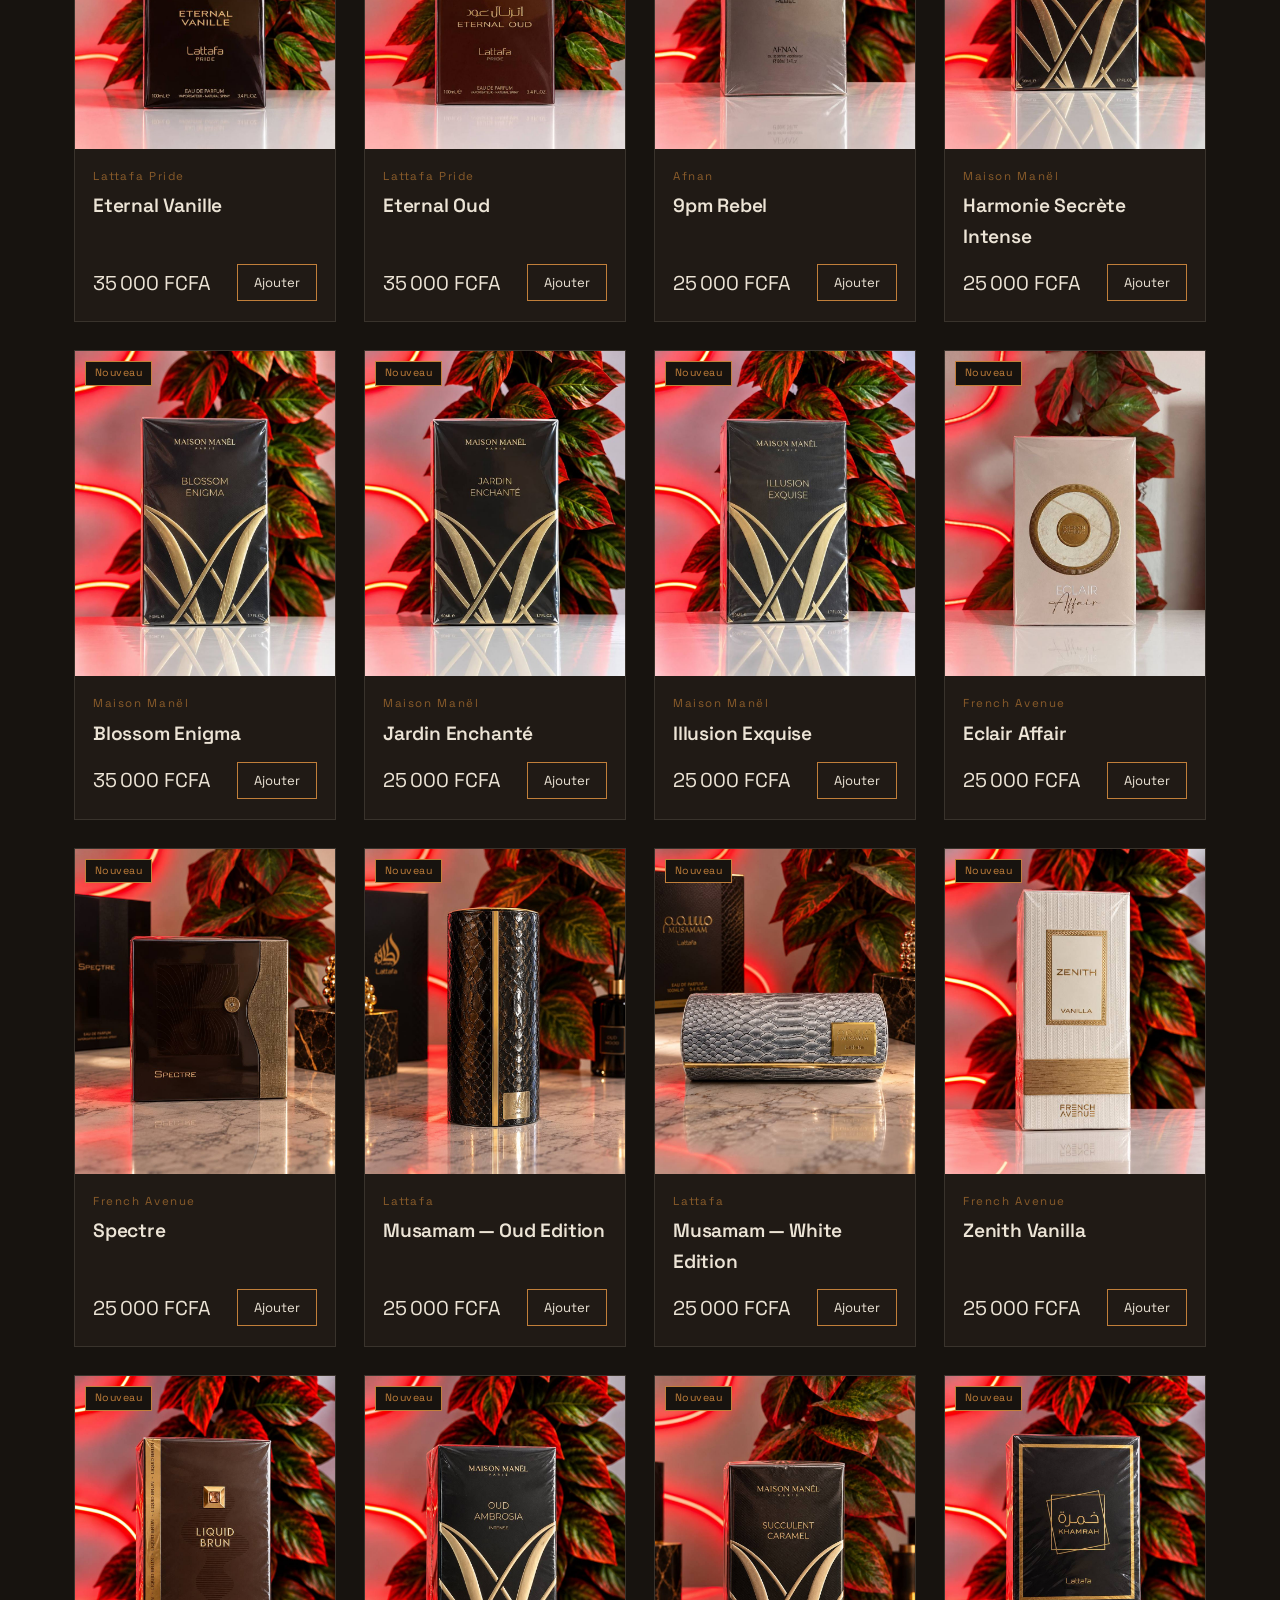
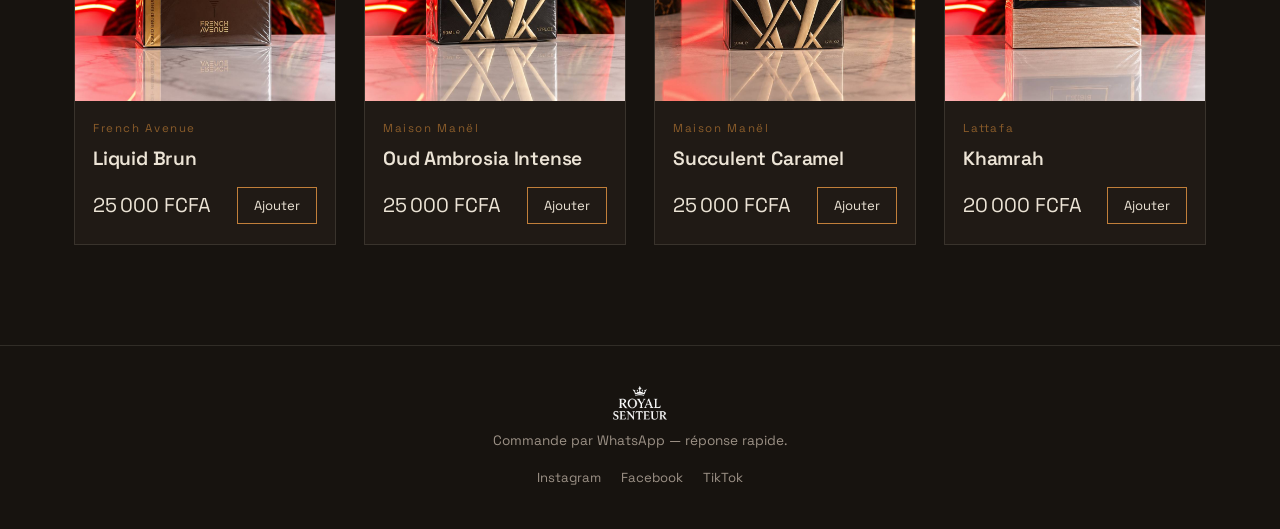
==== commit cc08e076: "Add files via upload" ====
--- a/index.html
+++ b/index.html
@@ -24,7 +24,7 @@
 <section class="hero">
   <div class="wrap">
     <h1>Ils oublieront votre nom avant d'oublier votre parfum</h1>
-    <p>48 fragrances triées sur le volet, des plus discrètes aux plus intenses. Trouvez celle qui vous ressemble, ajoutez-la au panier, et on règle tout le reste sur WhatsApp en quelques minutes.</p>
+    <p>Votre signature olfactive commence ici. Un parfum ne se contente pas de vous accompagner. Il parle de vous avant même que vous ne prononciez un mot. Chez Royal Senteur, nous sélectionnons des fragrances aux caractères uniques — élégantes, envoûtantes, puissantes ou délicates — pour vous permettre de trouver celle qui vous correspond véritablement. Choisissez votre fragrance. Affirmez votre présence. Laissez votre sillage faire le reste.</p>
   </div>
 </section>
 
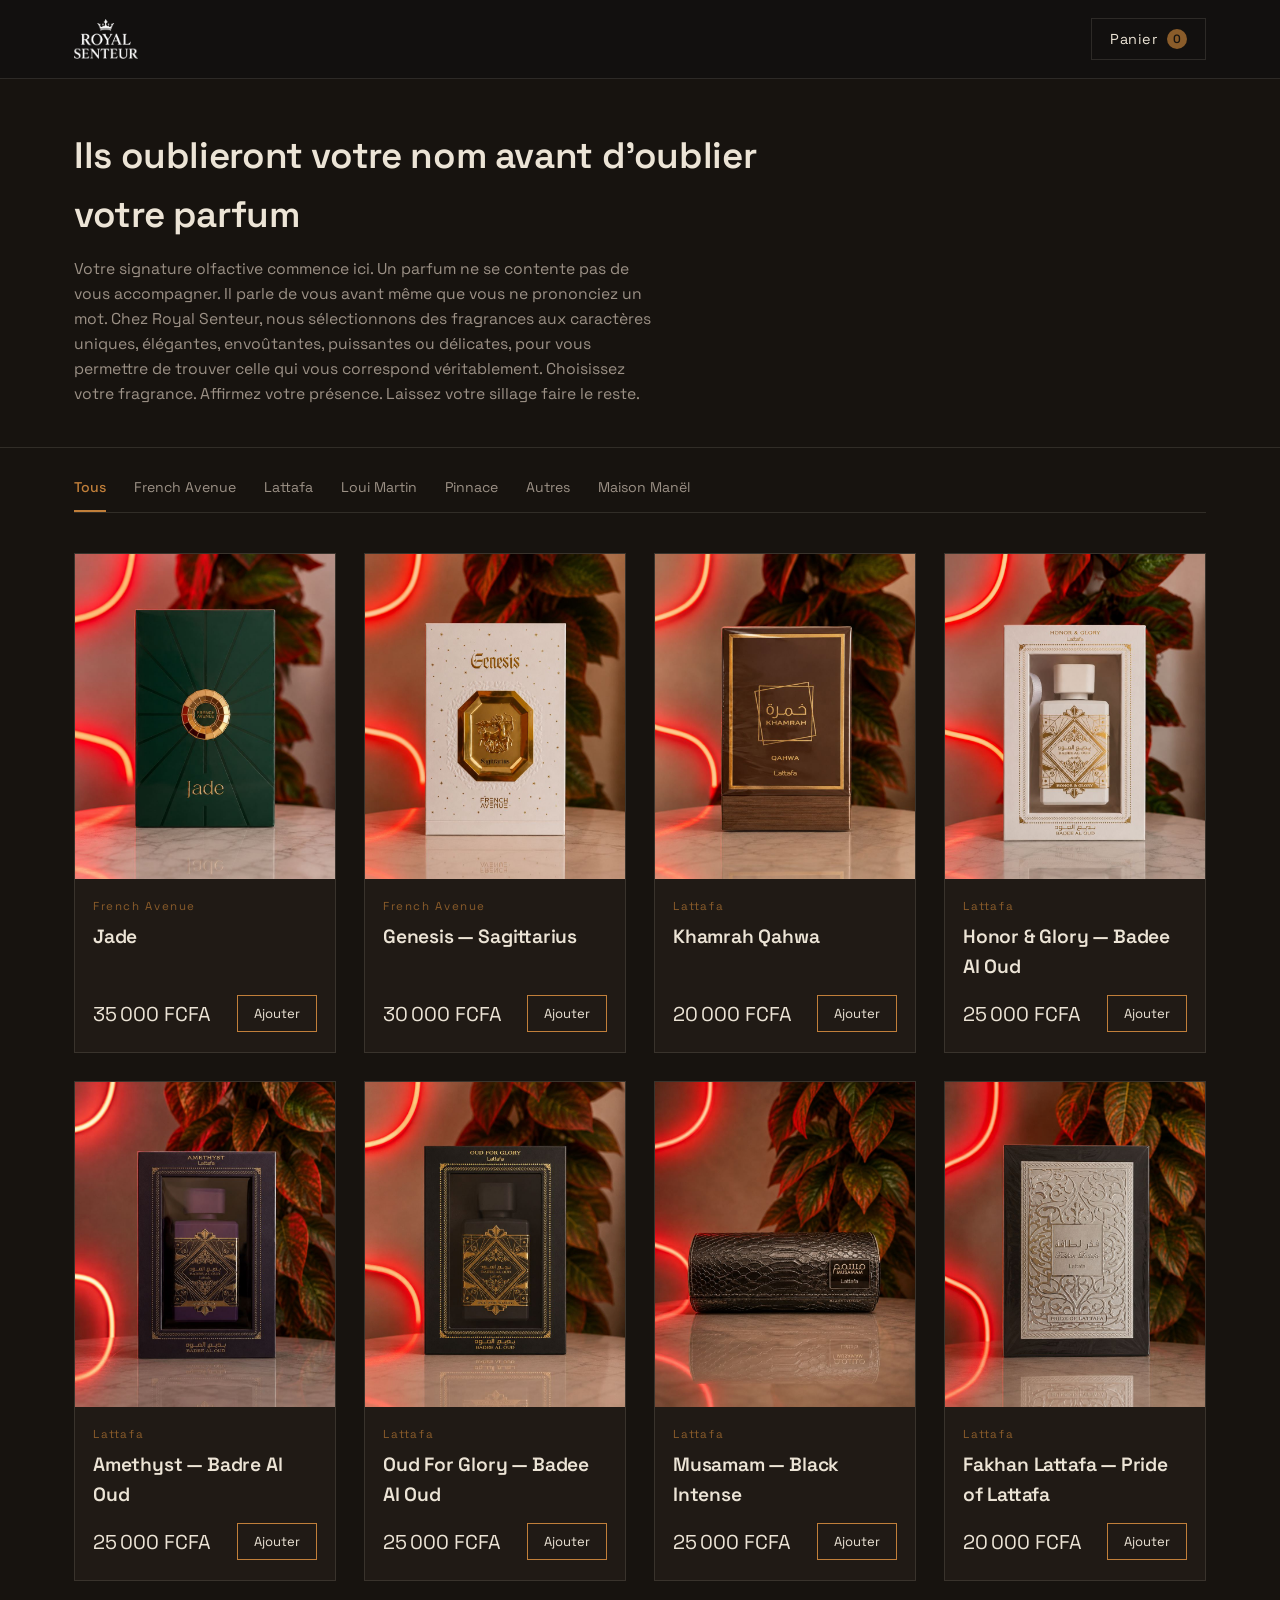
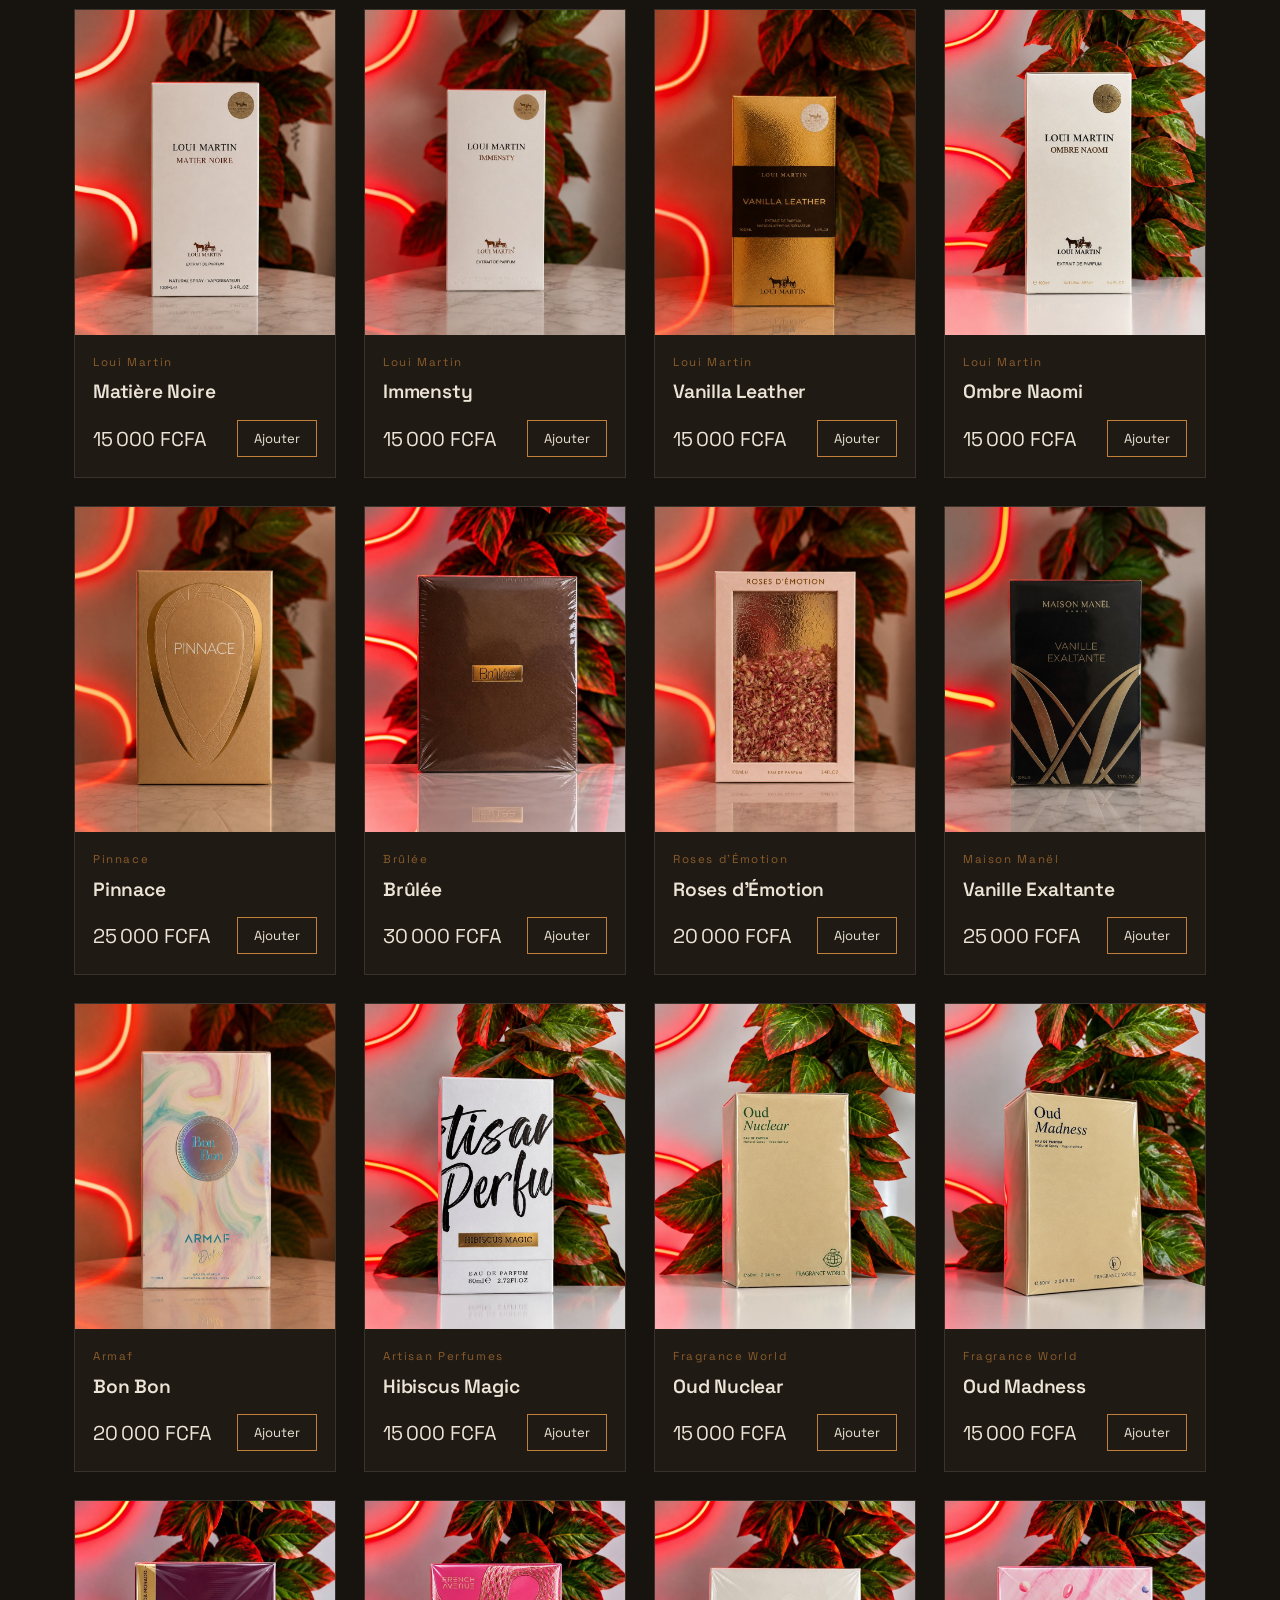
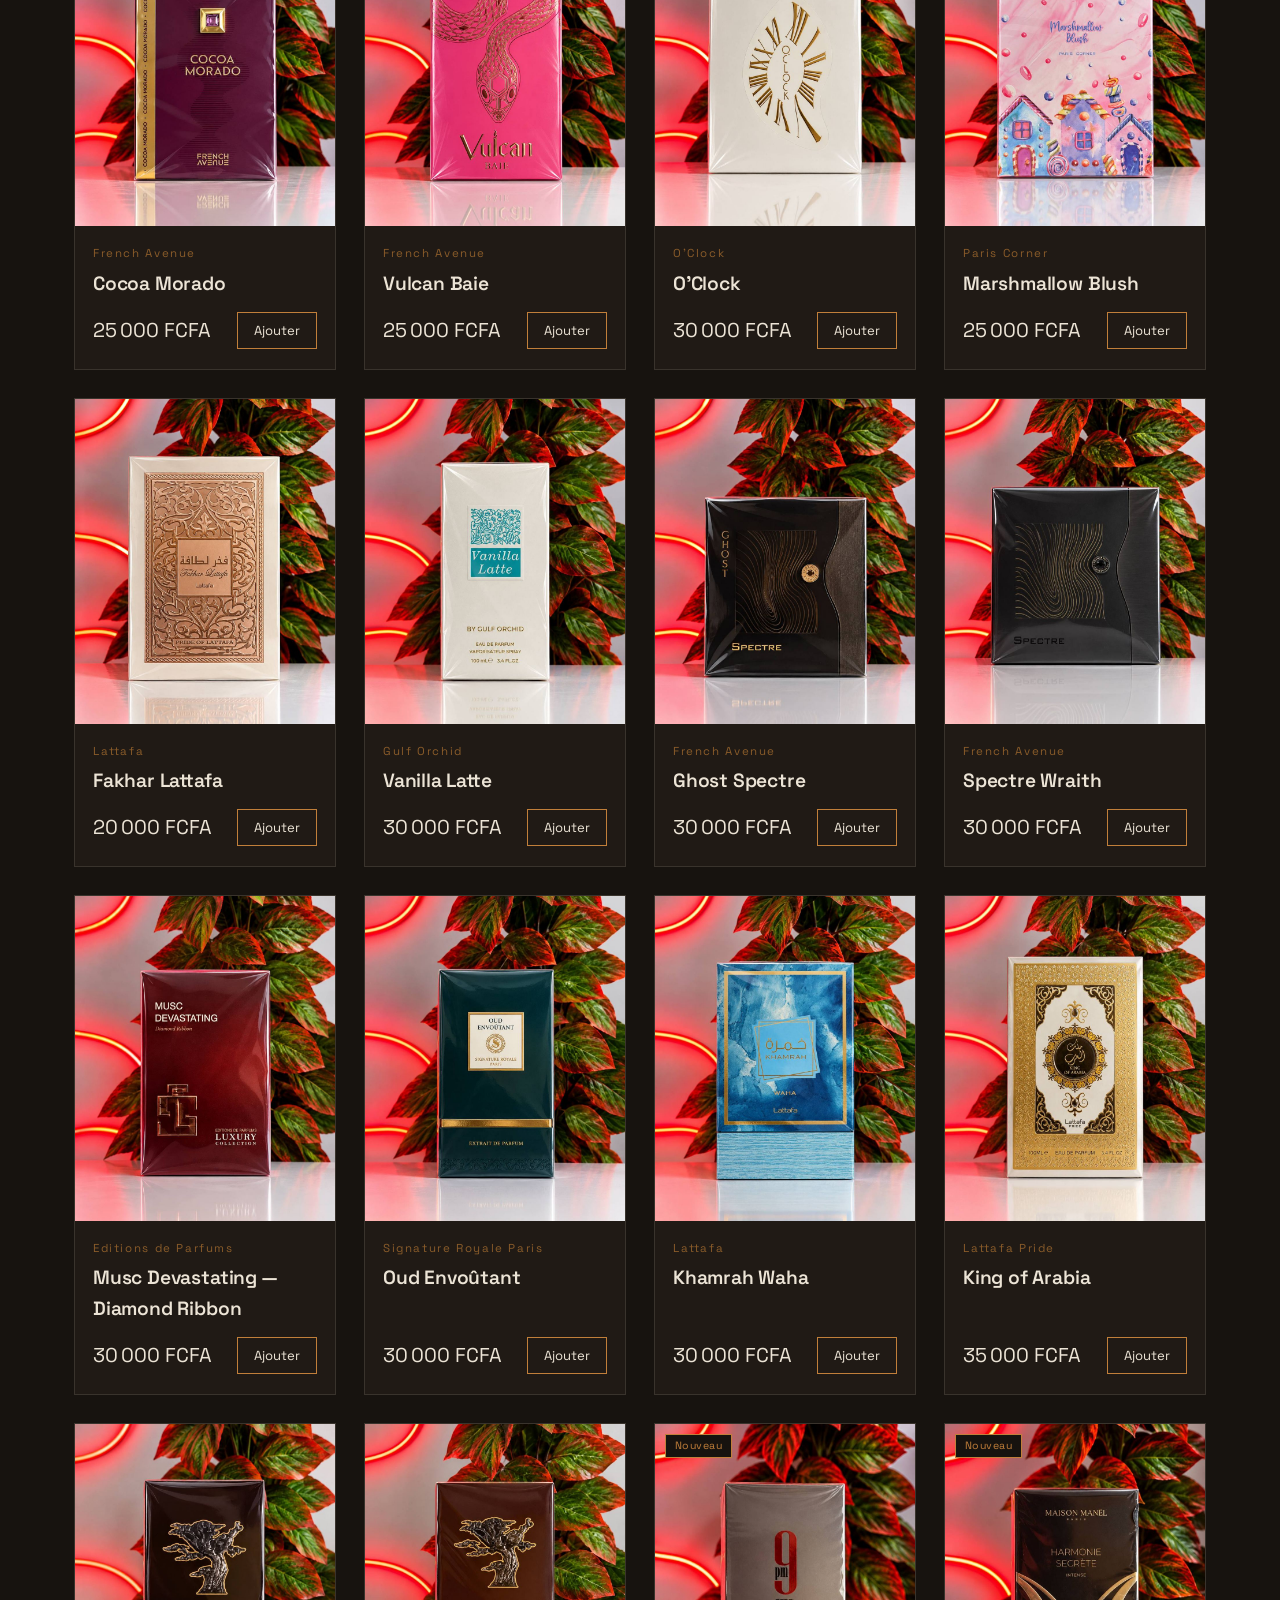
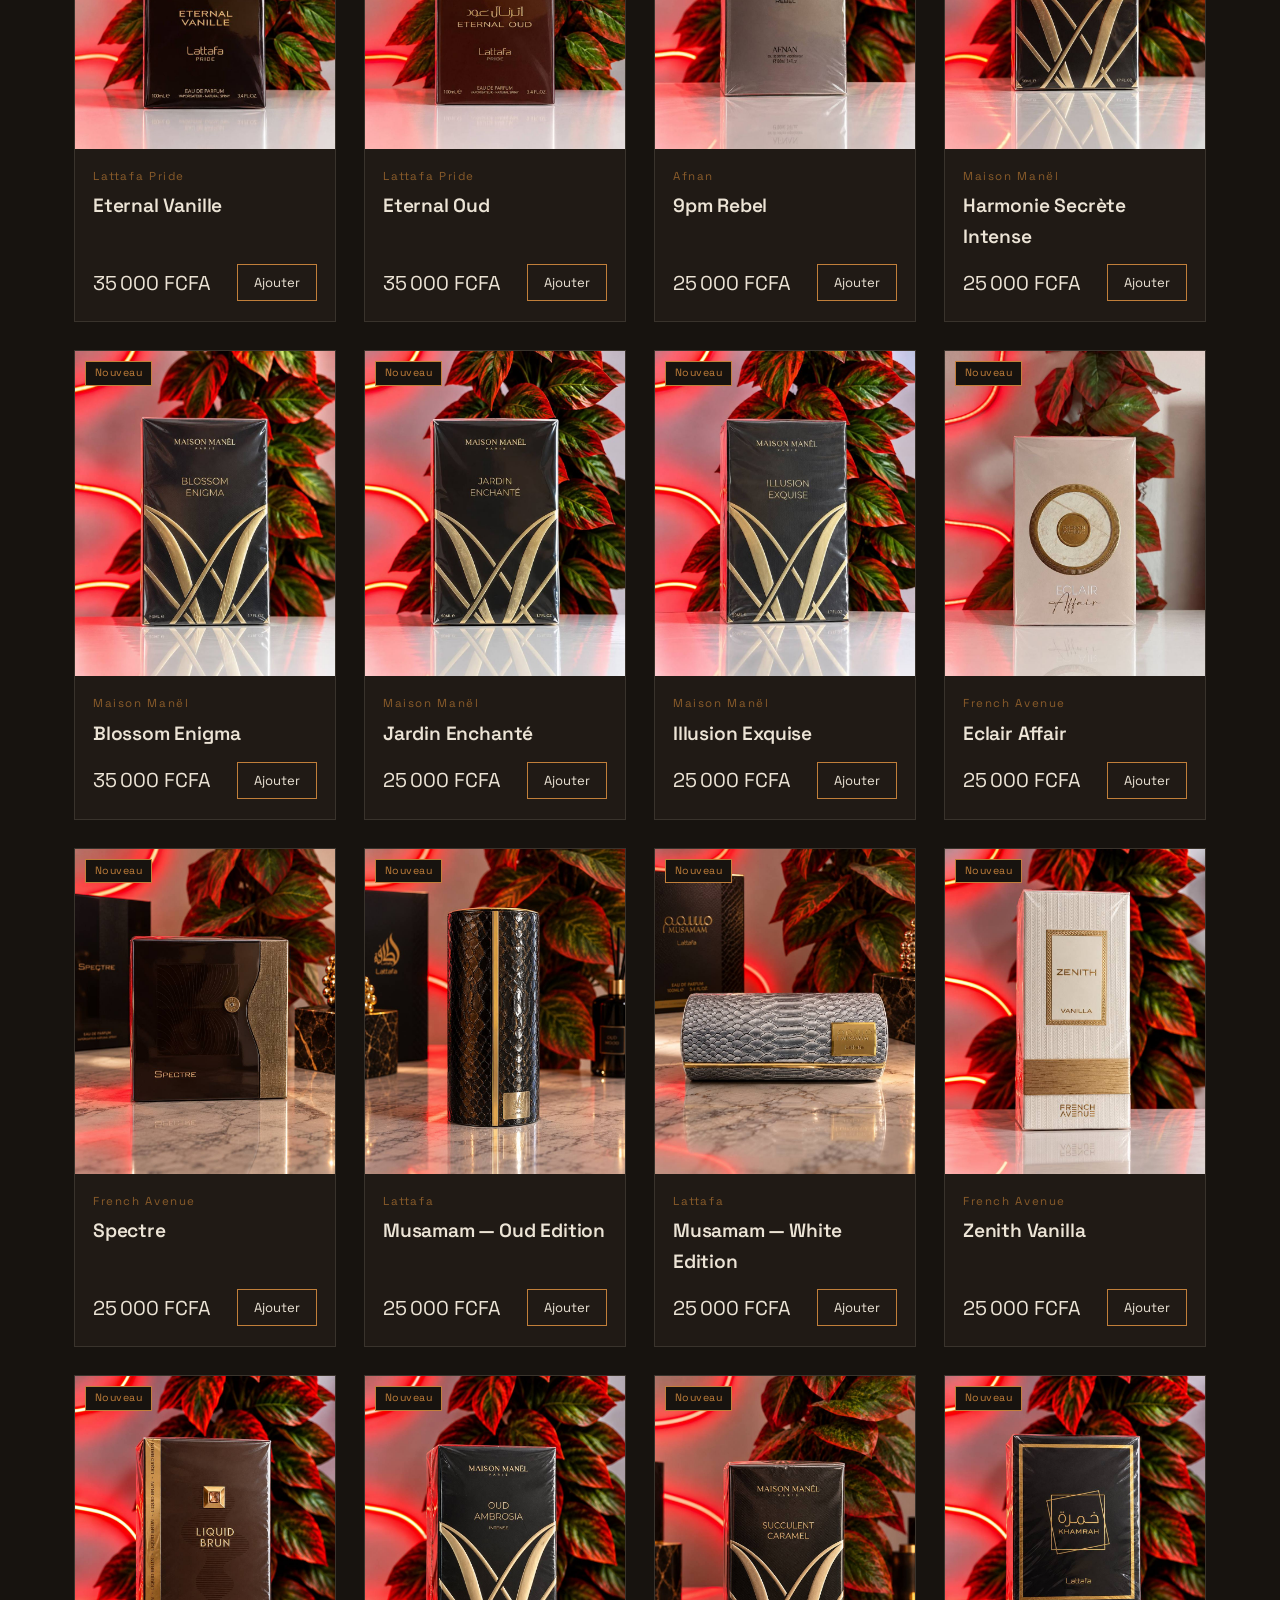
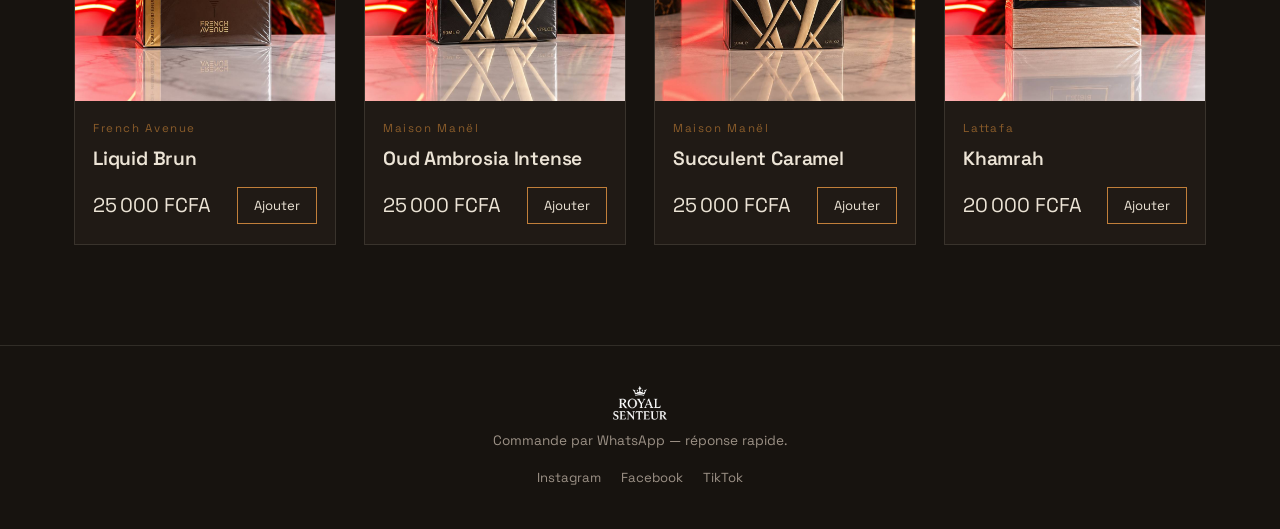
==== commit b5dadde6: "Rename index_1.html to index.html" ====
--- a/index.html
+++ b/index.html
@@ -24,7 +24,7 @@
 <section class="hero">
   <div class="wrap">
     <h1>Ils oublieront votre nom avant d'oublier votre parfum</h1>
-    <p>Votre signature olfactive commence ici. Un parfum ne se contente pas de vous accompagner. Il parle de vous avant même que vous ne prononciez un mot. Chez Royal Senteur, nous sélectionnons des fragrances aux caractères uniques — élégantes, envoûtantes, puissantes ou délicates — pour vous permettre de trouver celle qui vous correspond véritablement. Choisissez votre fragrance. Affirmez votre présence. Laissez votre sillage faire le reste.</p>
+    <p>Votre signature olfactive commence ici. Un parfum ne se contente pas de vous accompagner. Il parle de vous avant même que vous ne prononciez un mot. Chez Royal Senteur, nous sélectionnons des fragrances aux caractères uniques, élégantes, envoûtantes, puissantes ou délicates, pour vous permettre de trouver celle qui vous correspond véritablement. Choisissez votre fragrance. Affirmez votre présence. Laissez votre sillage faire le reste.</p>
   </div>
 </section>
 
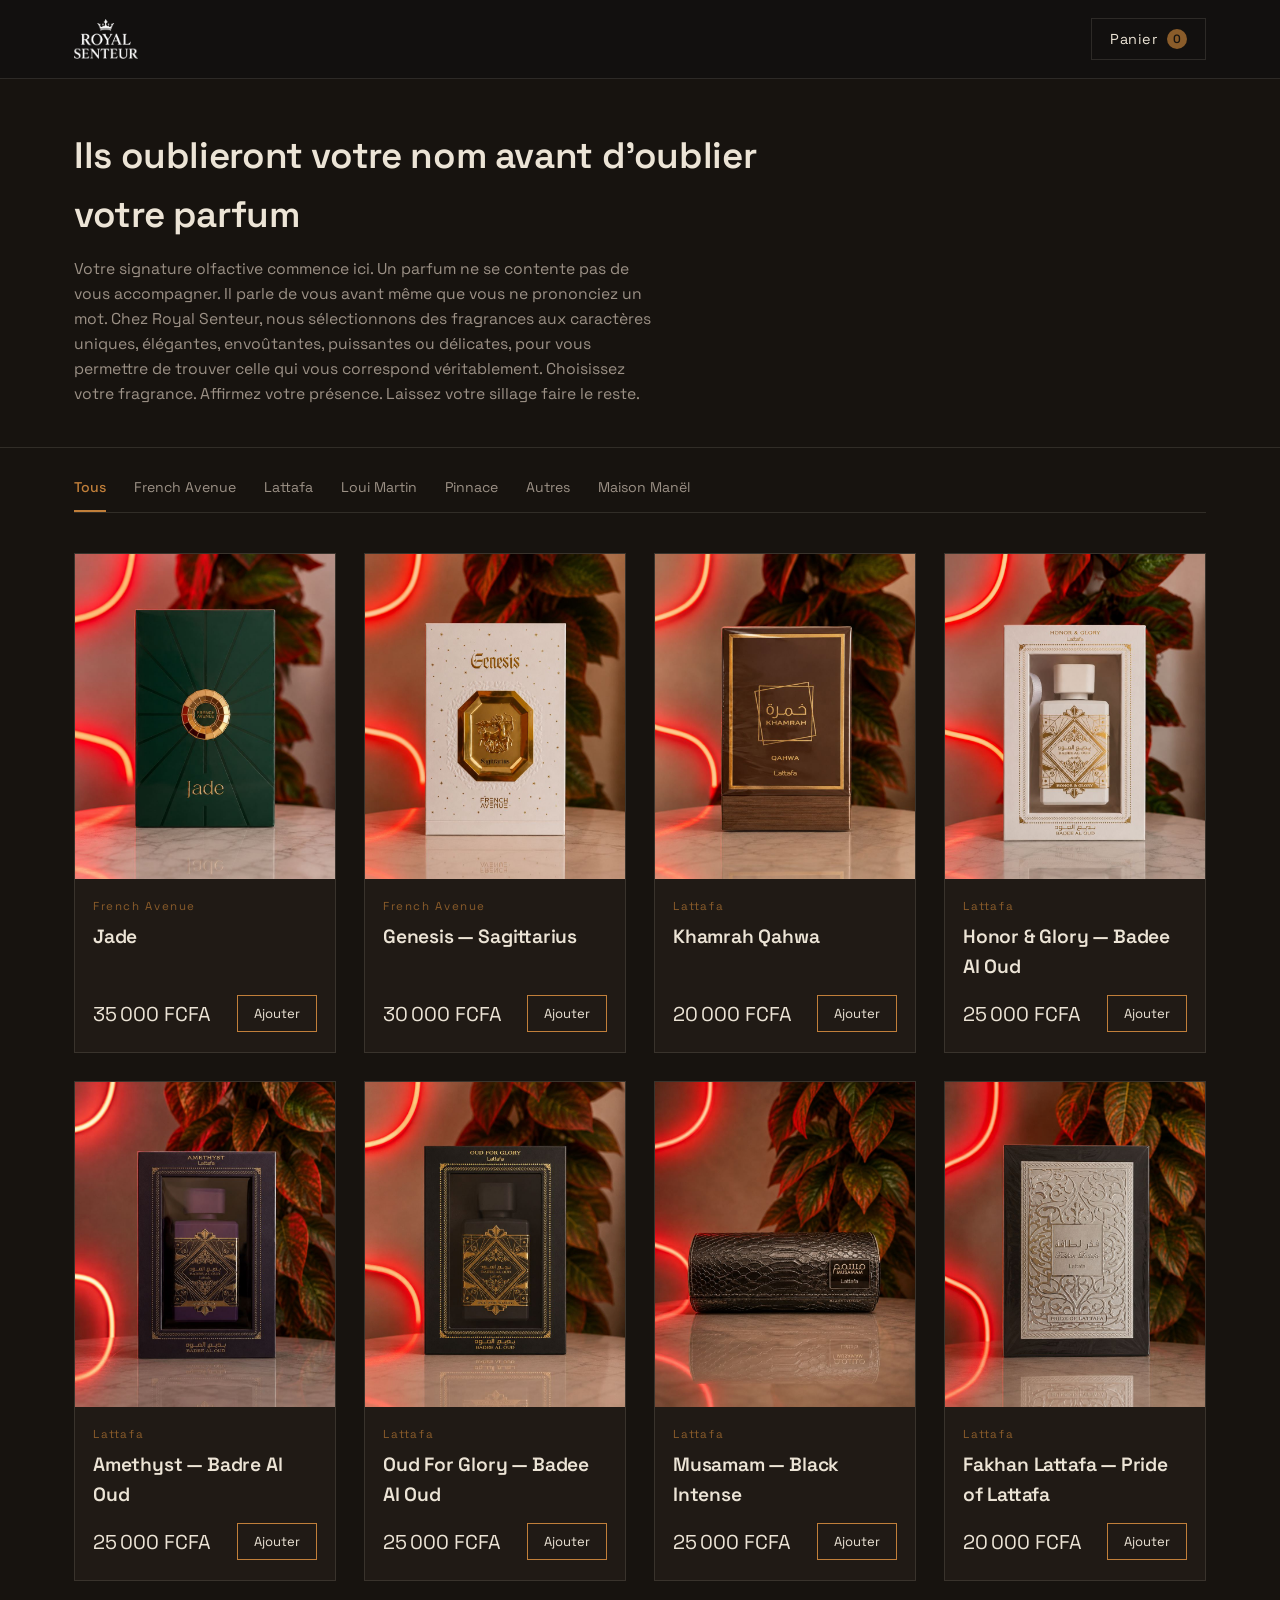
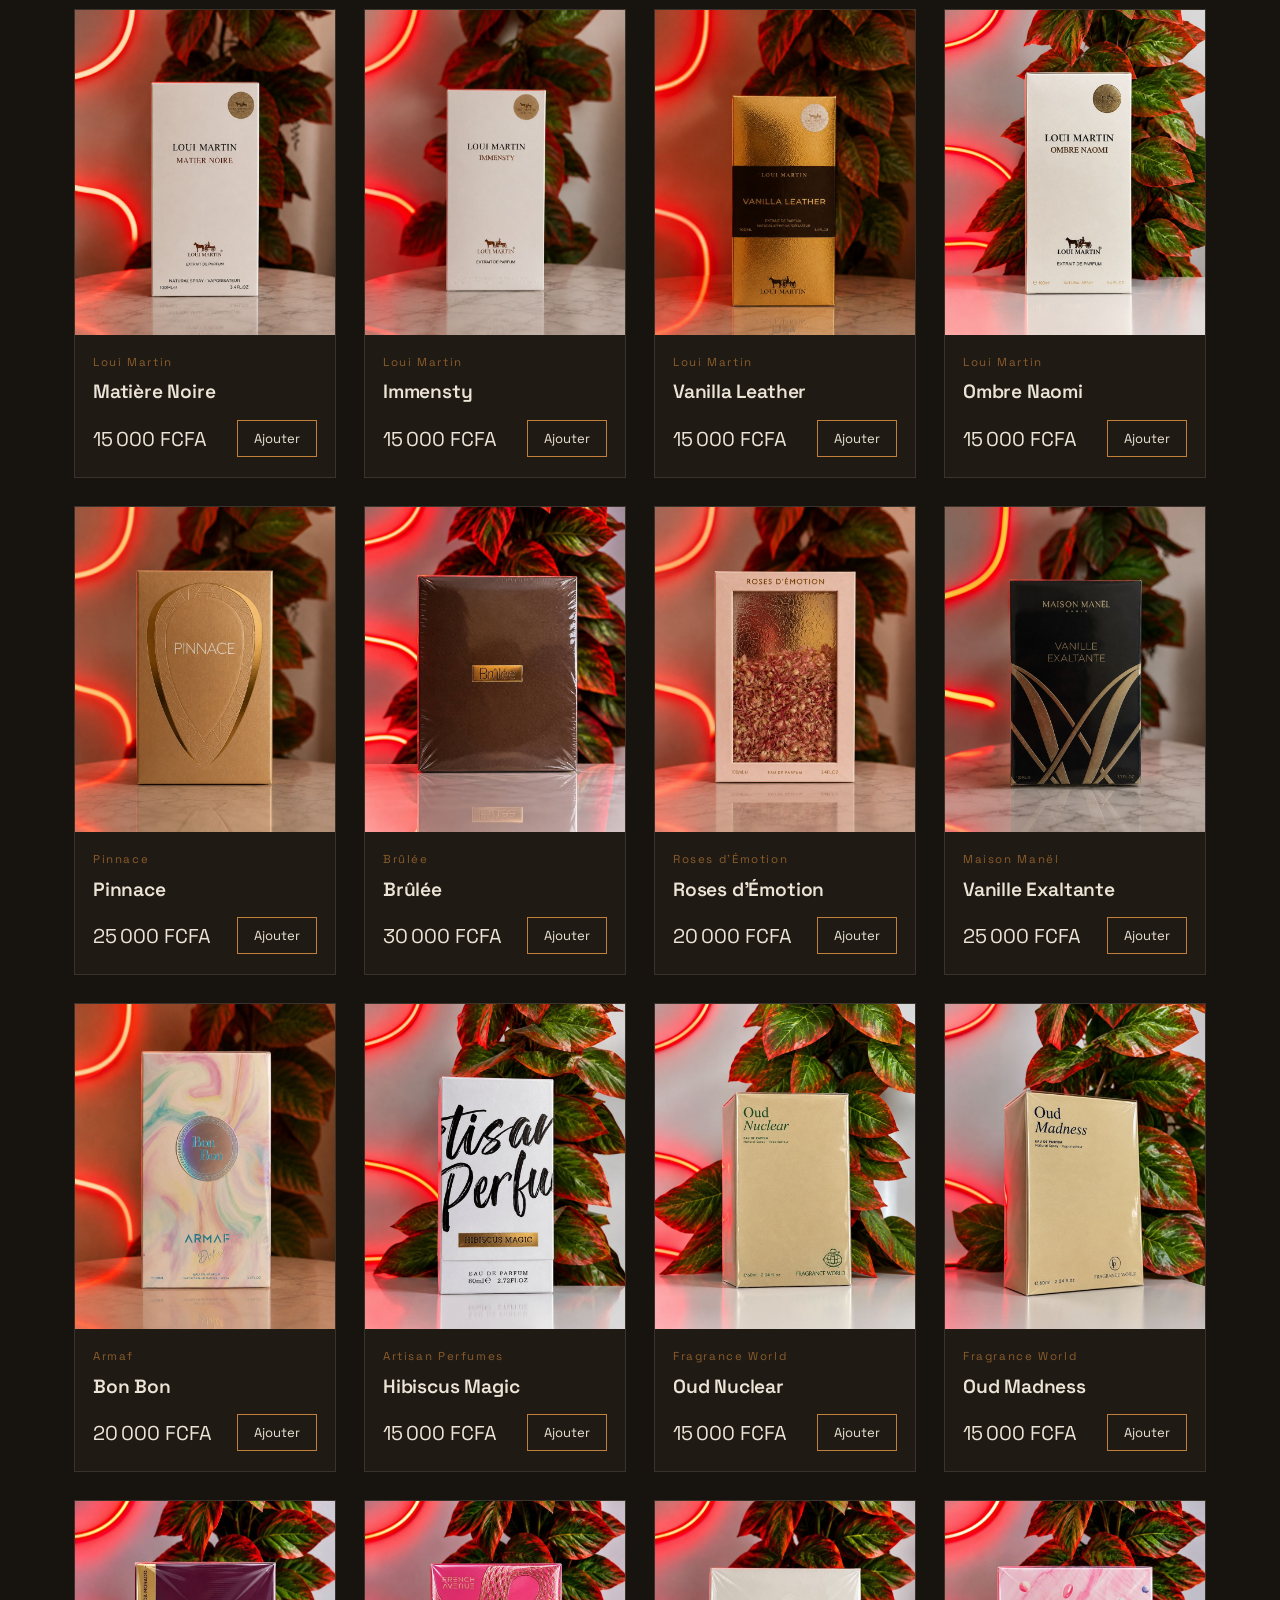
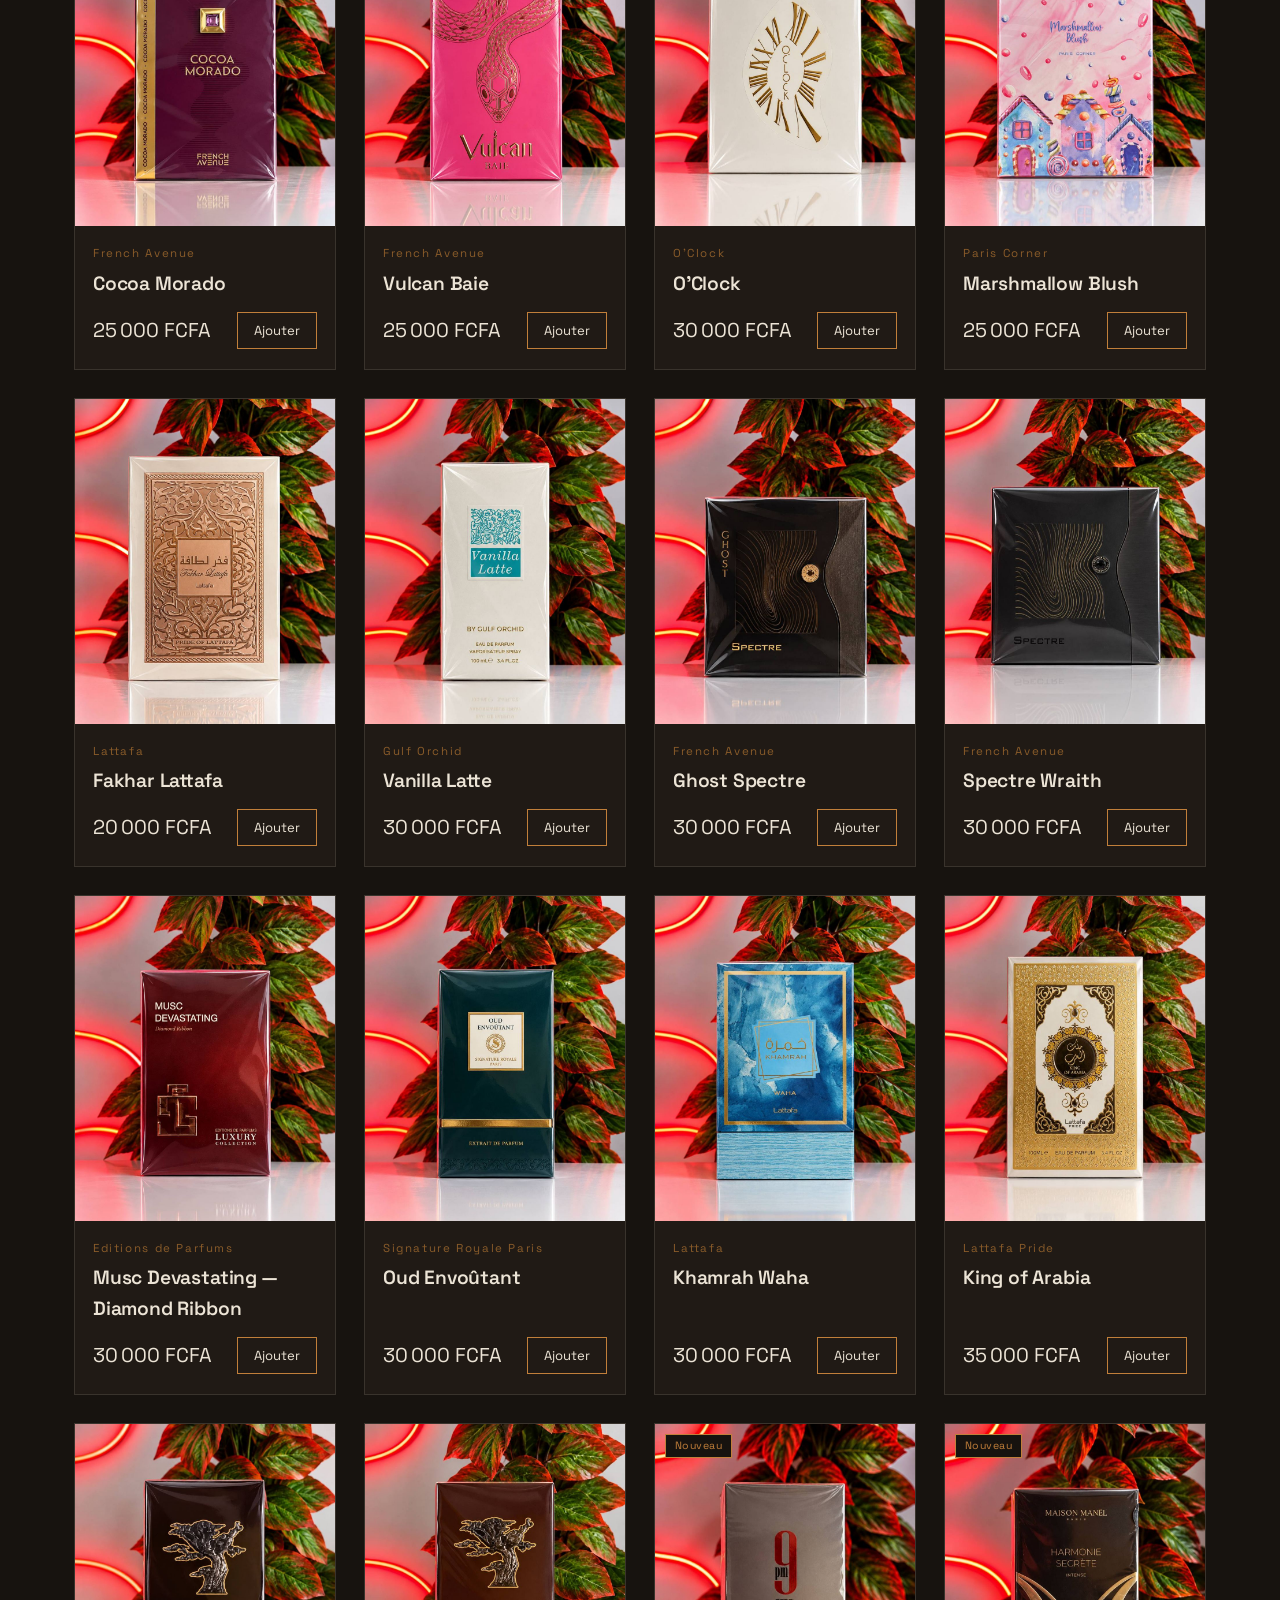
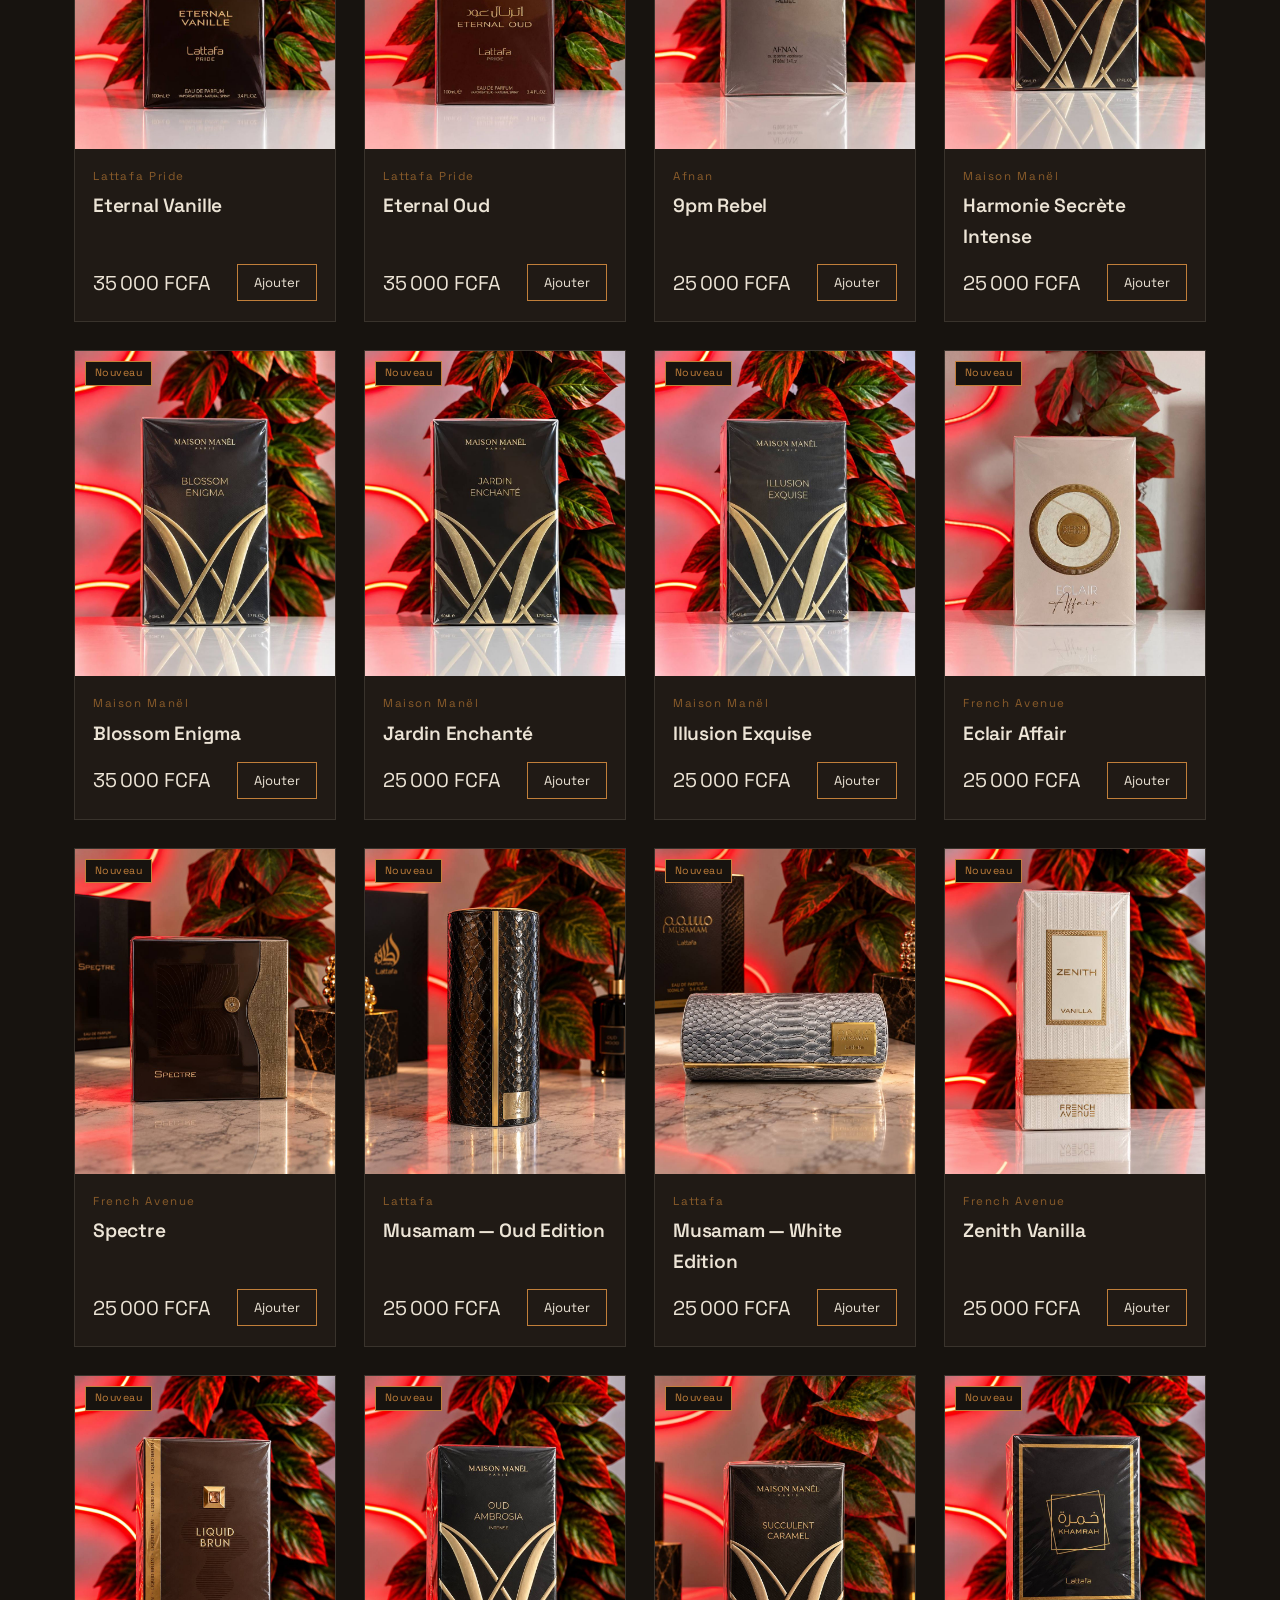
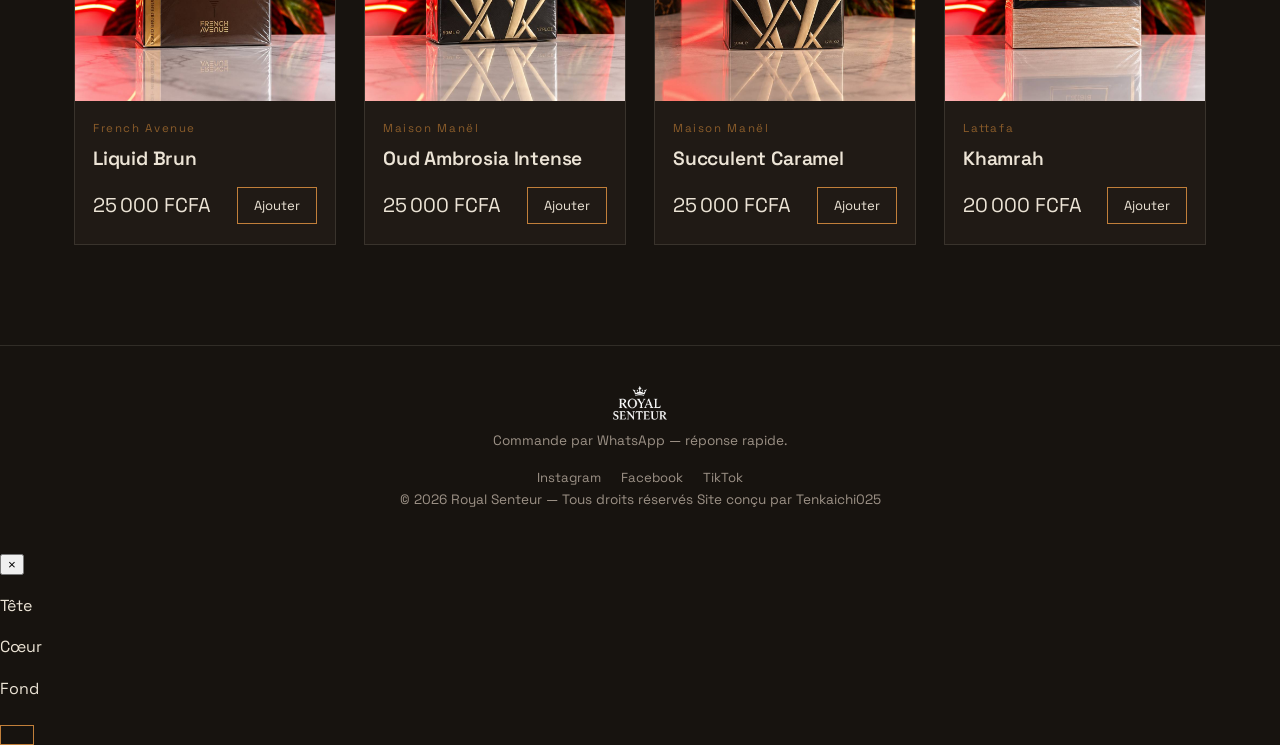
==== commit e08bca8f: "Add files via upload" ====
--- a/index.html
+++ b/index.html
@@ -47,6 +47,10 @@
       <a href="https://www.facebook.com/share/1CygJ2Q1fE/?mibextid=wwXIfr" target="_blank" rel="noopener">Facebook</a>
       <a href="https://www.tiktok.com/@royalsenteur1?_r=1&_t=ZS-99YpTMYawLN" target="_blank" rel="noopener">TikTok</a>
     </div>
+    <div class="footer-legal">
+      <span>© 2026 Royal Senteur — Tous droits réservés</span>
+      <span class="footer-credit">Site conçu par <a href="https://github.com/Tenkaichi025" target="_blank" rel="noopener">Tenkaichi025</a></span>
+    </div>
   </div>
 </footer>
 
@@ -87,6 +91,29 @@
   </div>
 </aside>
 
+<!-- Zoom produit -->
+<div class="modal-overlay" id="modal-overlay"></div>
+<div class="product-modal" id="product-modal" role="dialog" aria-modal="true" aria-hidden="true">
+  <button class="modal-close" id="modal-close" aria-label="Fermer">&times;</button>
+  <div class="modal-img">
+    <img id="modal-img" src="" alt="" />
+  </div>
+  <div class="modal-info">
+    <div class="modal-brand" id="modal-brand"></div>
+    <h3 class="modal-name" id="modal-name"></h3>
+    <p class="modal-desc" id="modal-desc"></p>
+    <div class="modal-notes" id="modal-notes">
+      <div class="modal-note"><span>Tête</span><p id="modal-note-top"></p></div>
+      <div class="modal-note"><span>Cœur</span><p id="modal-note-heart"></p></div>
+      <div class="modal-note"><span>Fond</span><p id="modal-note-base"></p></div>
+    </div>
+    <div class="modal-footer">
+      <span class="modal-price" id="modal-price"></span>
+      <button class="add-btn" id="modal-add-btn"></button>
+    </div>
+  </div>
+</div>
+
 <script src="js/script.js"></script>
 </body>
 </html>
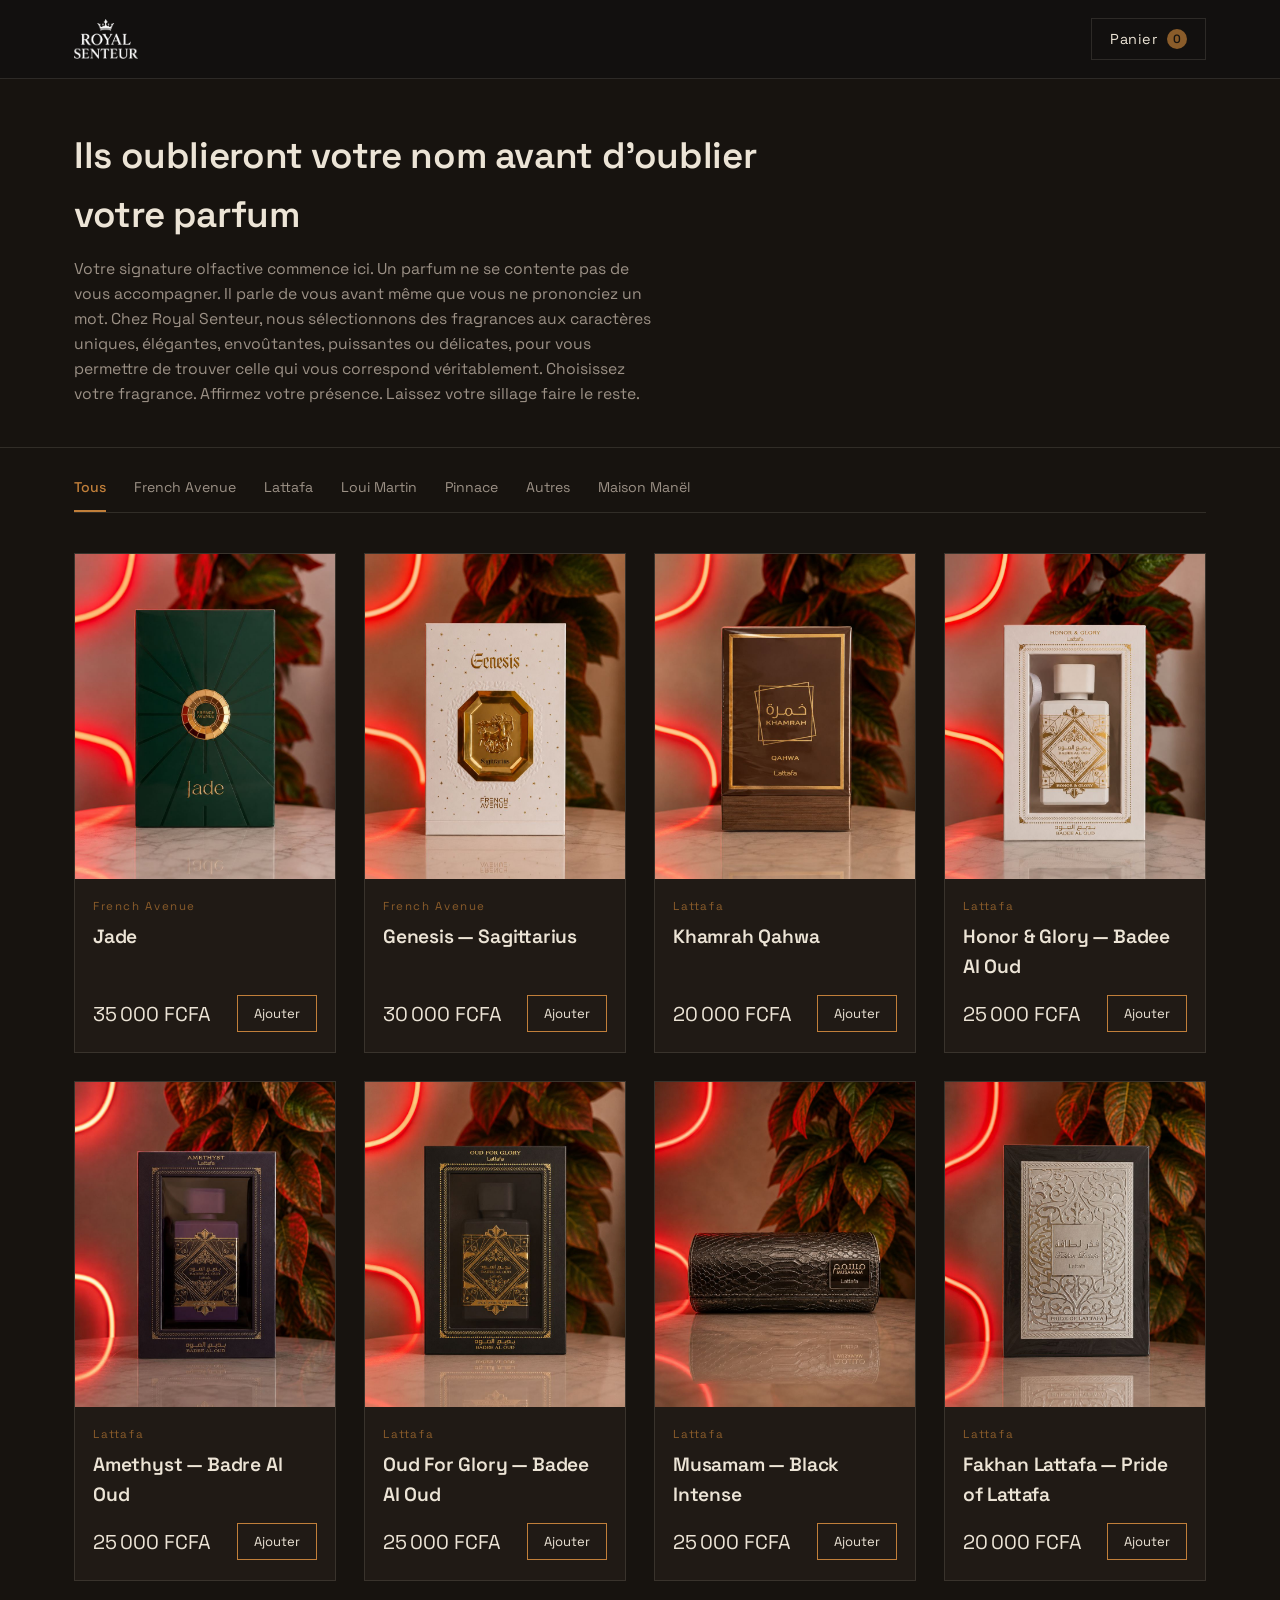
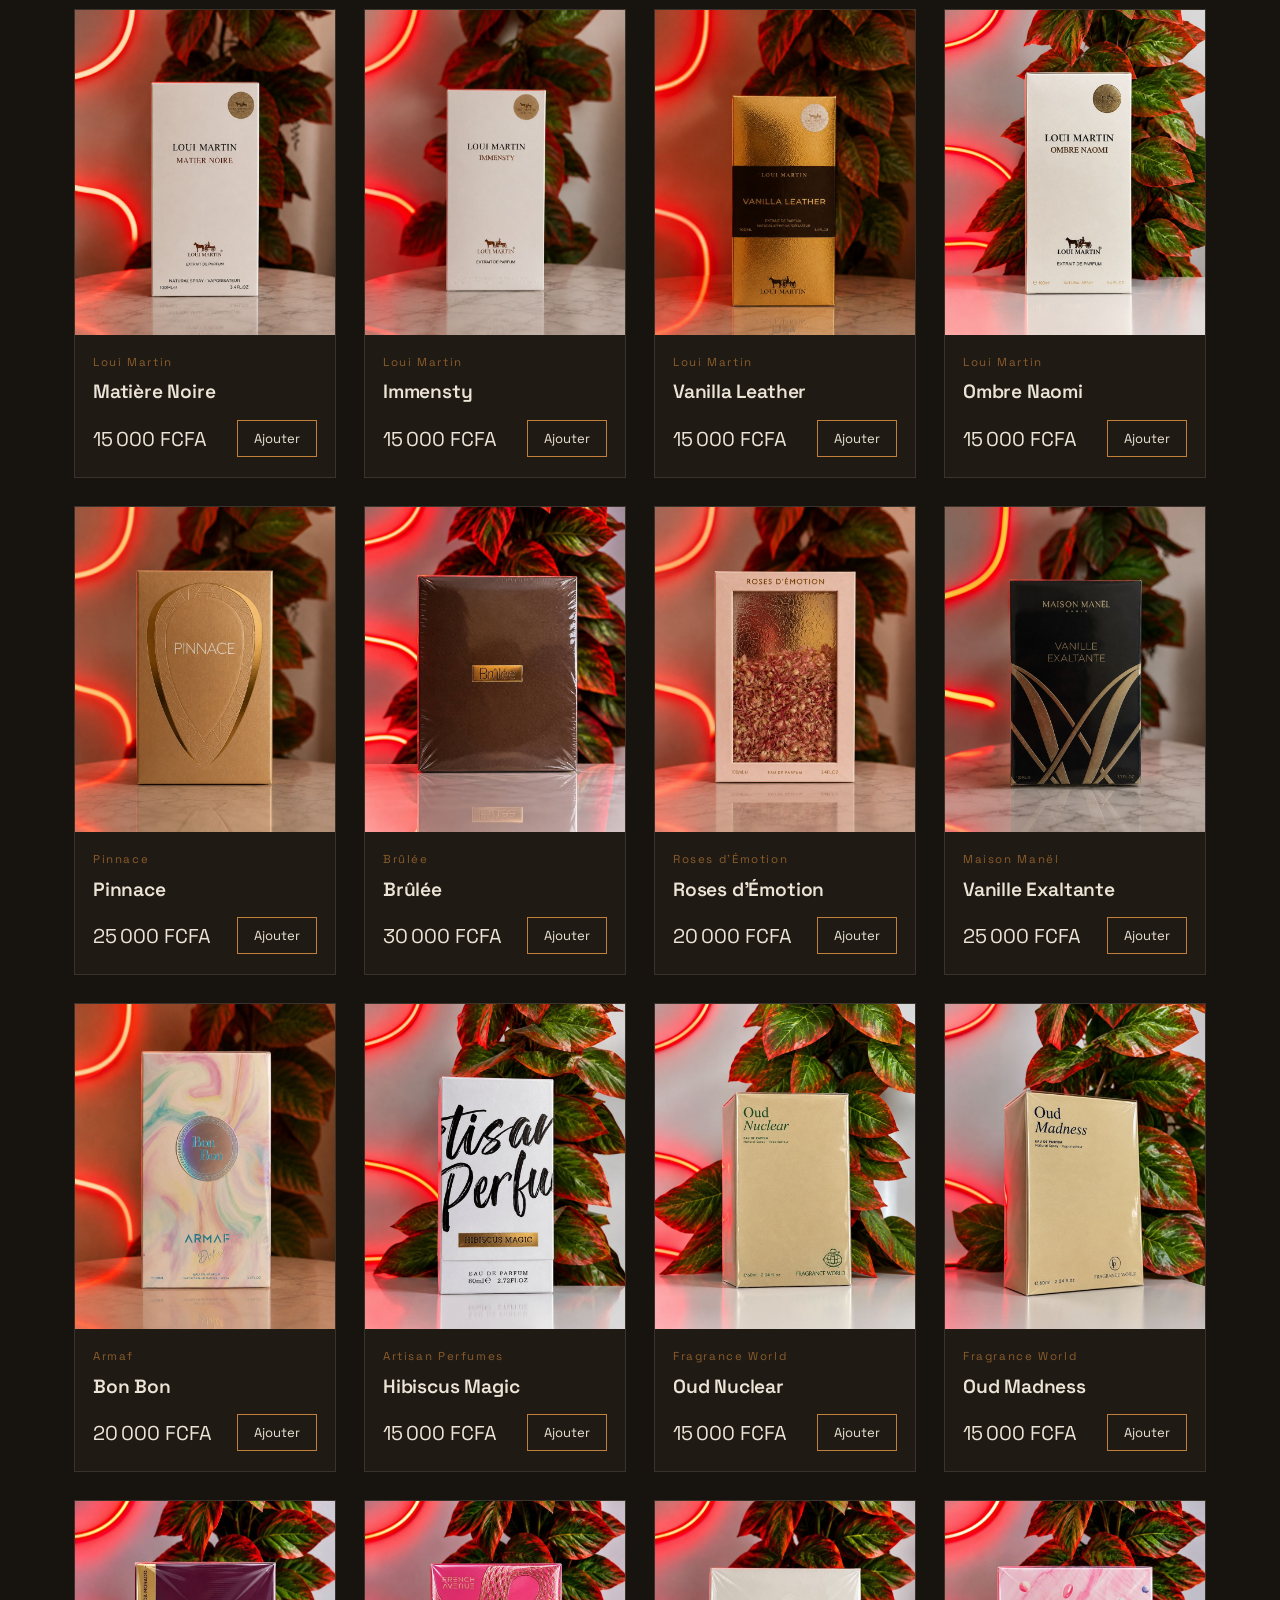
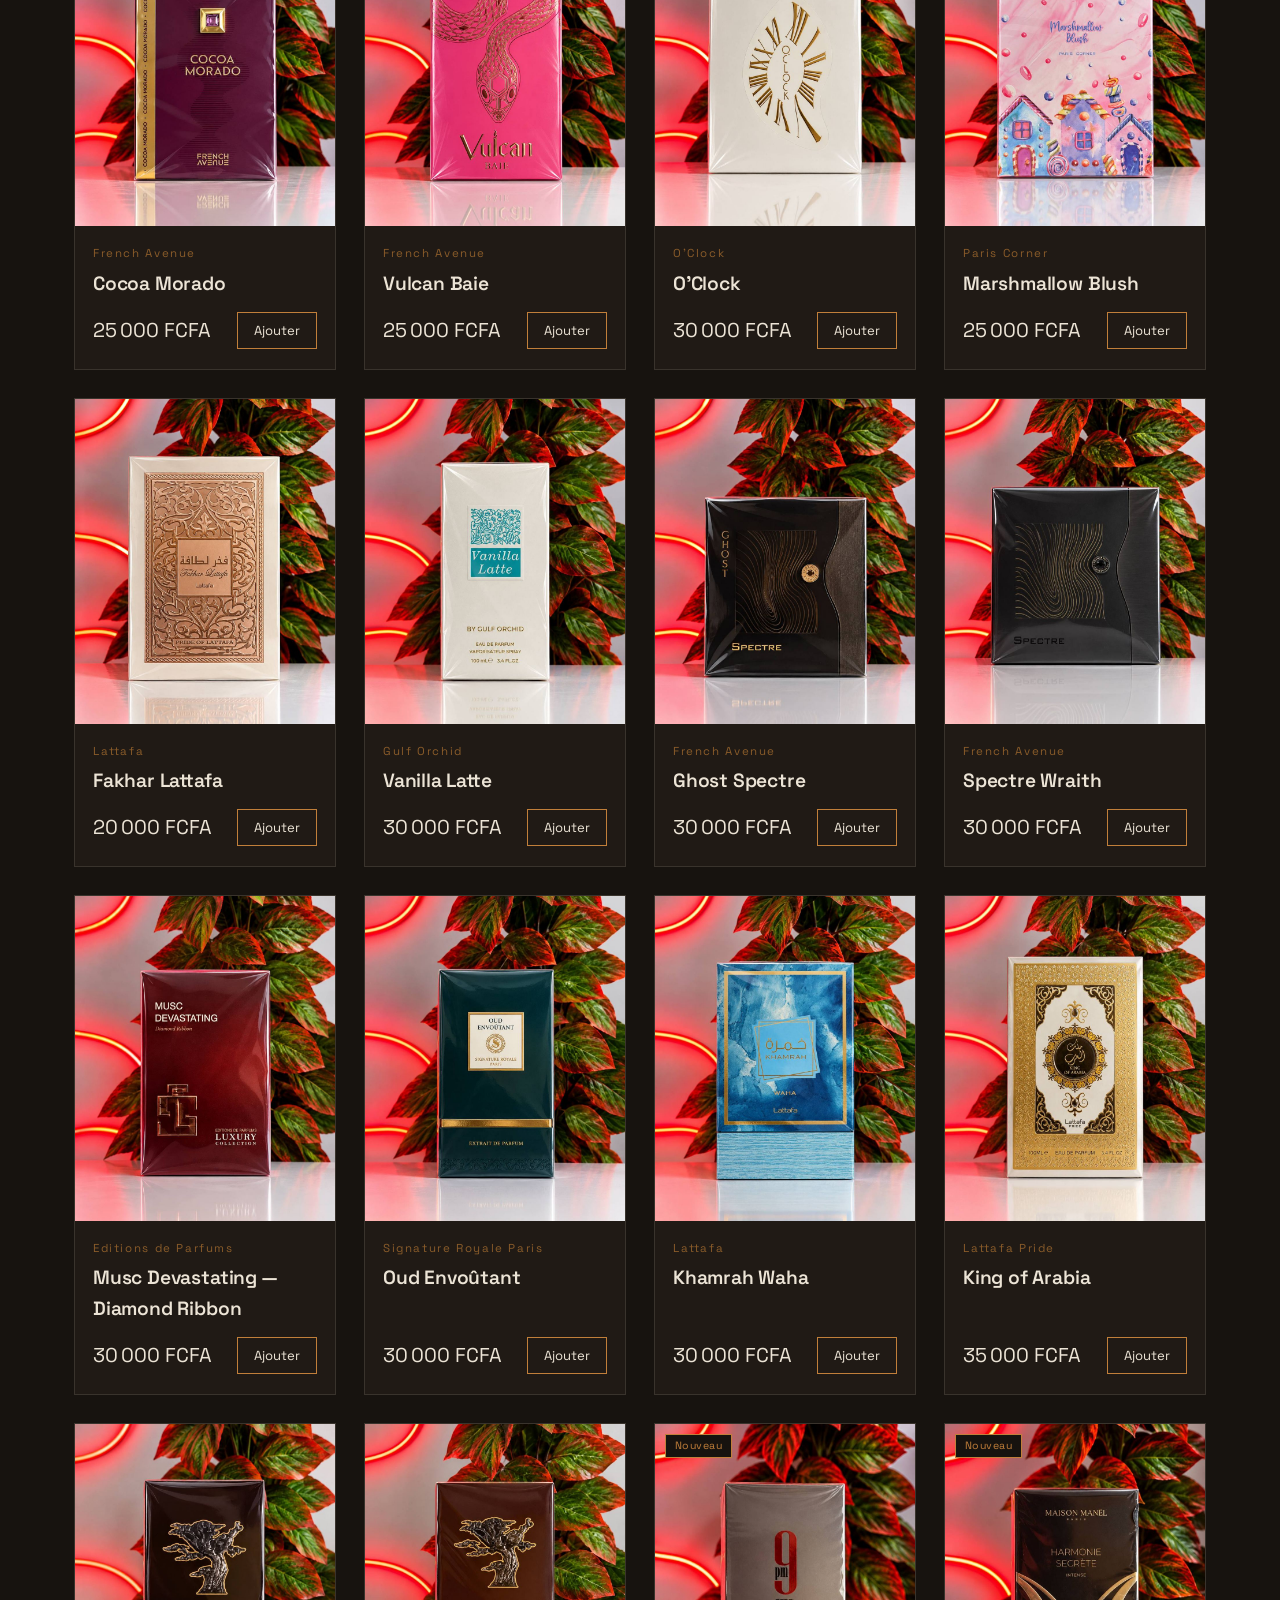
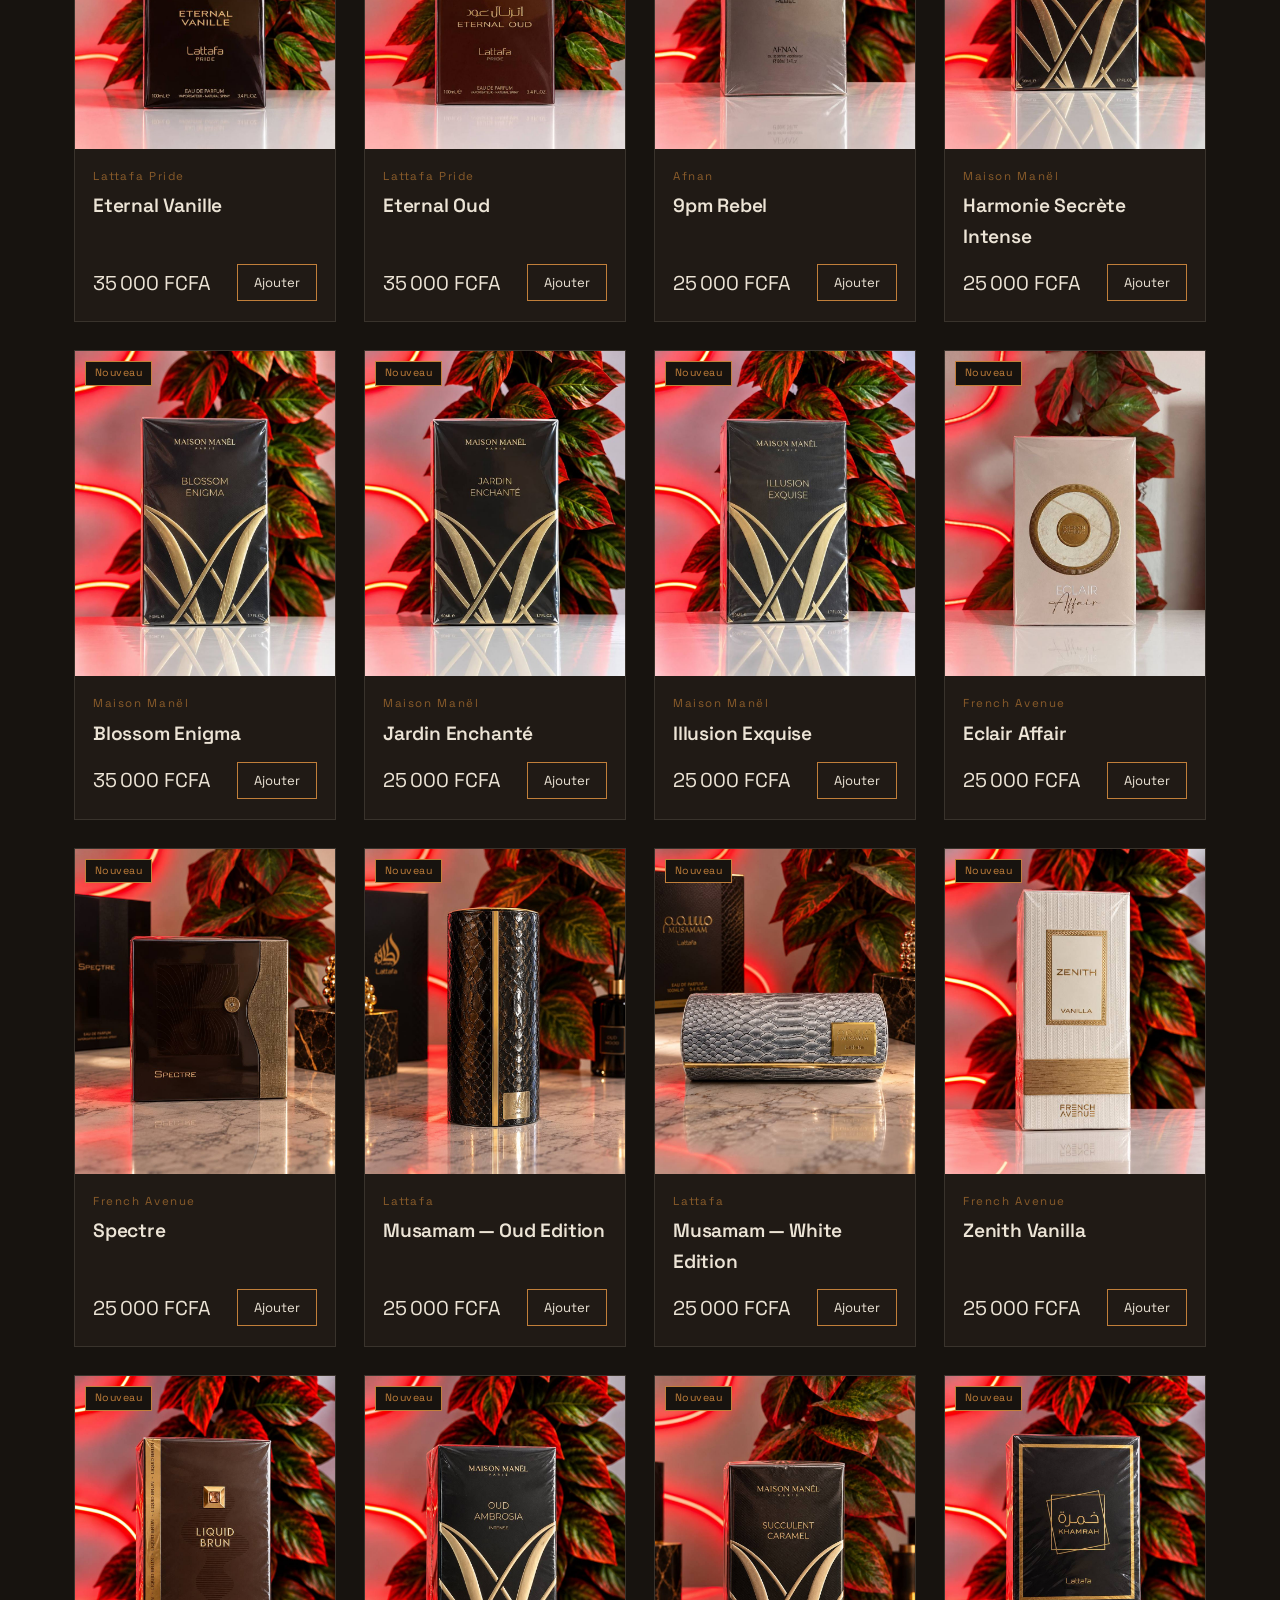
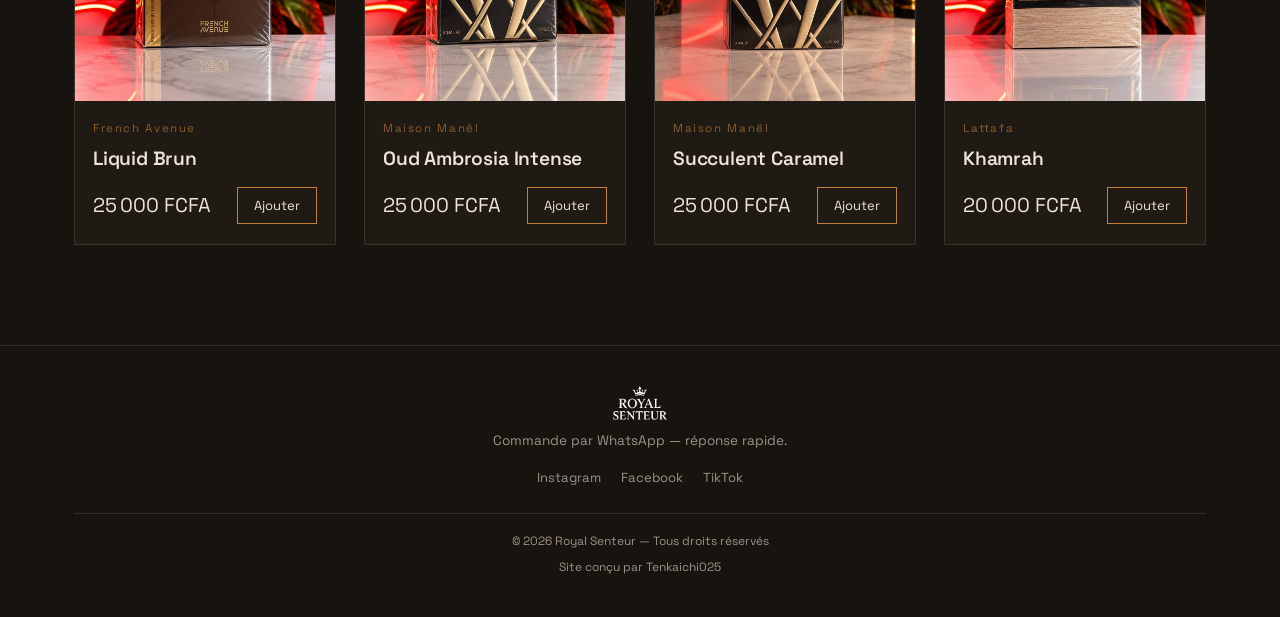
==== commit b3f94569: "Add files via upload" ====
--- a/index.html
+++ b/index.html
@@ -9,6 +9,24 @@
 <link rel="preconnect" href="https://fonts.gstatic.com" crossorigin>
 <link href="https://fonts.googleapis.com/css2?family=Space+Grotesk:wght@400;500;600;700&display=swap" rel="stylesheet">
 <link rel="stylesheet" href="css/style.css" />
+
+<!-- Meta Pixel Code -->
+<script>
+!function(f,b,e,v,n,t,s)
+{if(f.fbq)return;n=f.fbq=function(){n.callMethod?
+n.callMethod.apply(n,arguments):n.queue.push(arguments)};
+if(!f._fbq)f._fbq=n;n.push=n;n.loaded=!0;n.version='2.0';
+n.queue=[];t=b.createElement(e);t.async=!0;
+t.src=v;s=b.getElementsByTagName(e)[0];
+s.parentNode.insertBefore(t,s)}(window, document,'script',
+'https://connect.facebook.net/en_US/fbevents.js');
+fbq('init', '1704342985024564');
+fbq('track', 'PageView');
+</script>
+<noscript><img height="1" width="1" style="display:none"
+src="https://www.facebook.com/tr?id=1704342985024564&ev=PageView&noscript=1"
+/></noscript>
+<!-- End Meta Pixel Code -->
 </head>
 <body>
 
--- a/css/style.css
+++ b/css/style.css
@@ -519,6 +519,187 @@
   border-color: var(--accent);
 }
 
+.footer-legal {
+  margin-top: 24px;
+  padding-top: 18px;
+  border-top: 1px solid var(--line);
+  display: flex;
+  flex-direction: column;
+  gap: 6px;
+  font-size: 0.75rem;
+  color: var(--ivory-dim);
+}
+
+.footer-credit a {
+  color: var(--ivory-dim);
+  border-bottom: 1px solid transparent;
+  transition: color 0.2s ease, border-color 0.2s ease;
+}
+
+.footer-credit a:hover {
+  color: var(--accent);
+  border-color: var(--accent);
+}
+
+/* ===== Zoom produit (modale) ===== */
+
+.card-img { cursor: zoom-in; }
+
+.card-img::after {
+  content: "";
+  position: absolute;
+  inset: 0;
+  background: rgba(23, 19, 15, 0);
+  transition: background 0.2s ease;
+  pointer-events: none;
+}
+
+.card-img:hover::after { background: rgba(23, 19, 15, 0.15); }
+
+.modal-overlay {
+  position: fixed;
+  inset: 0;
+  background: rgba(10, 8, 6, 0.7);
+  opacity: 0;
+  pointer-events: none;
+  transition: opacity 0.25s ease;
+  z-index: 55;
+}
+
+.modal-overlay.open { opacity: 1; pointer-events: auto; }
+
+.product-modal {
+  position: fixed;
+  top: 50%;
+  left: 50%;
+  transform: translate(-50%, -50%) scale(0.97);
+  width: min(880px, 92vw);
+  max-height: 88vh;
+  overflow-y: auto;
+  background: var(--surface);
+  border: 1px solid var(--line);
+  z-index: 60;
+  display: grid;
+  grid-template-columns: minmax(0, 1fr) minmax(0, 1fr);
+  opacity: 0;
+  pointer-events: none;
+  transition: opacity 0.25s ease, transform 0.25s ease;
+}
+
+.product-modal.open {
+  opacity: 1;
+  pointer-events: auto;
+  transform: translate(-50%, -50%) scale(1);
+}
+
+.modal-close {
+  position: absolute;
+  top: 14px;
+  right: 14px;
+  z-index: 2;
+  width: 34px;
+  height: 34px;
+  background: var(--bg);
+  border: 1px solid var(--line);
+  color: var(--ivory);
+  font-size: 1.3rem;
+  line-height: 1;
+  cursor: pointer;
+  display: flex;
+  align-items: center;
+  justify-content: center;
+  transition: border-color 0.2s ease;
+}
+
+.modal-close:hover { border-color: var(--accent-dim); }
+
+.modal-img {
+  background: #0e0c0b;
+  min-height: 320px;
+}
+
+.modal-img img {
+  width: 100%;
+  height: 100%;
+  object-fit: cover;
+}
+
+.modal-info {
+  padding: 32px 30px;
+  display: flex;
+  flex-direction: column;
+}
+
+.modal-brand {
+  font-size: 0.72rem;
+  letter-spacing: 0.14em;
+  color: var(--accent-dim);
+  margin-bottom: 8px;
+}
+
+.modal-name {
+  font-size: 1.5rem;
+  margin-bottom: 14px;
+}
+
+.modal-desc {
+  color: var(--ivory-dim);
+  font-size: 0.92rem;
+  line-height: 1.6;
+  margin: 0 0 22px;
+}
+
+.modal-notes {
+  display: flex;
+  flex-direction: column;
+  gap: 12px;
+  padding: 18px 0;
+  border-top: 1px solid var(--line);
+  border-bottom: 1px solid var(--line);
+  margin-bottom: 22px;
+}
+
+.modal-note {
+  display: grid;
+  grid-template-columns: 70px 1fr;
+  gap: 12px;
+  align-items: baseline;
+}
+
+.modal-note span {
+  font-size: 0.72rem;
+  letter-spacing: 0.08em;
+  color: var(--accent);
+  text-transform: uppercase;
+}
+
+.modal-note p {
+  margin: 0;
+  font-size: 0.88rem;
+  color: var(--ivory);
+  line-height: 1.5;
+}
+
+.modal-footer {
+  margin-top: auto;
+  display: flex;
+  align-items: center;
+  justify-content: space-between;
+  gap: 14px;
+}
+
+.modal-footer .modal-price {
+  font-family: 'Space Grotesk', sans-serif;
+  font-size: 1.4rem;
+  color: var(--ivory);
+}
+
+@media (max-width: 720px) {
+  .product-modal { grid-template-columns: 1fr; }
+  .modal-img { min-height: 260px; }
+  .modal-info { padding: 24px 20px; }
+}
+
 /* ===== Responsive ===== */
 
 @media (max-width: 480px) {
